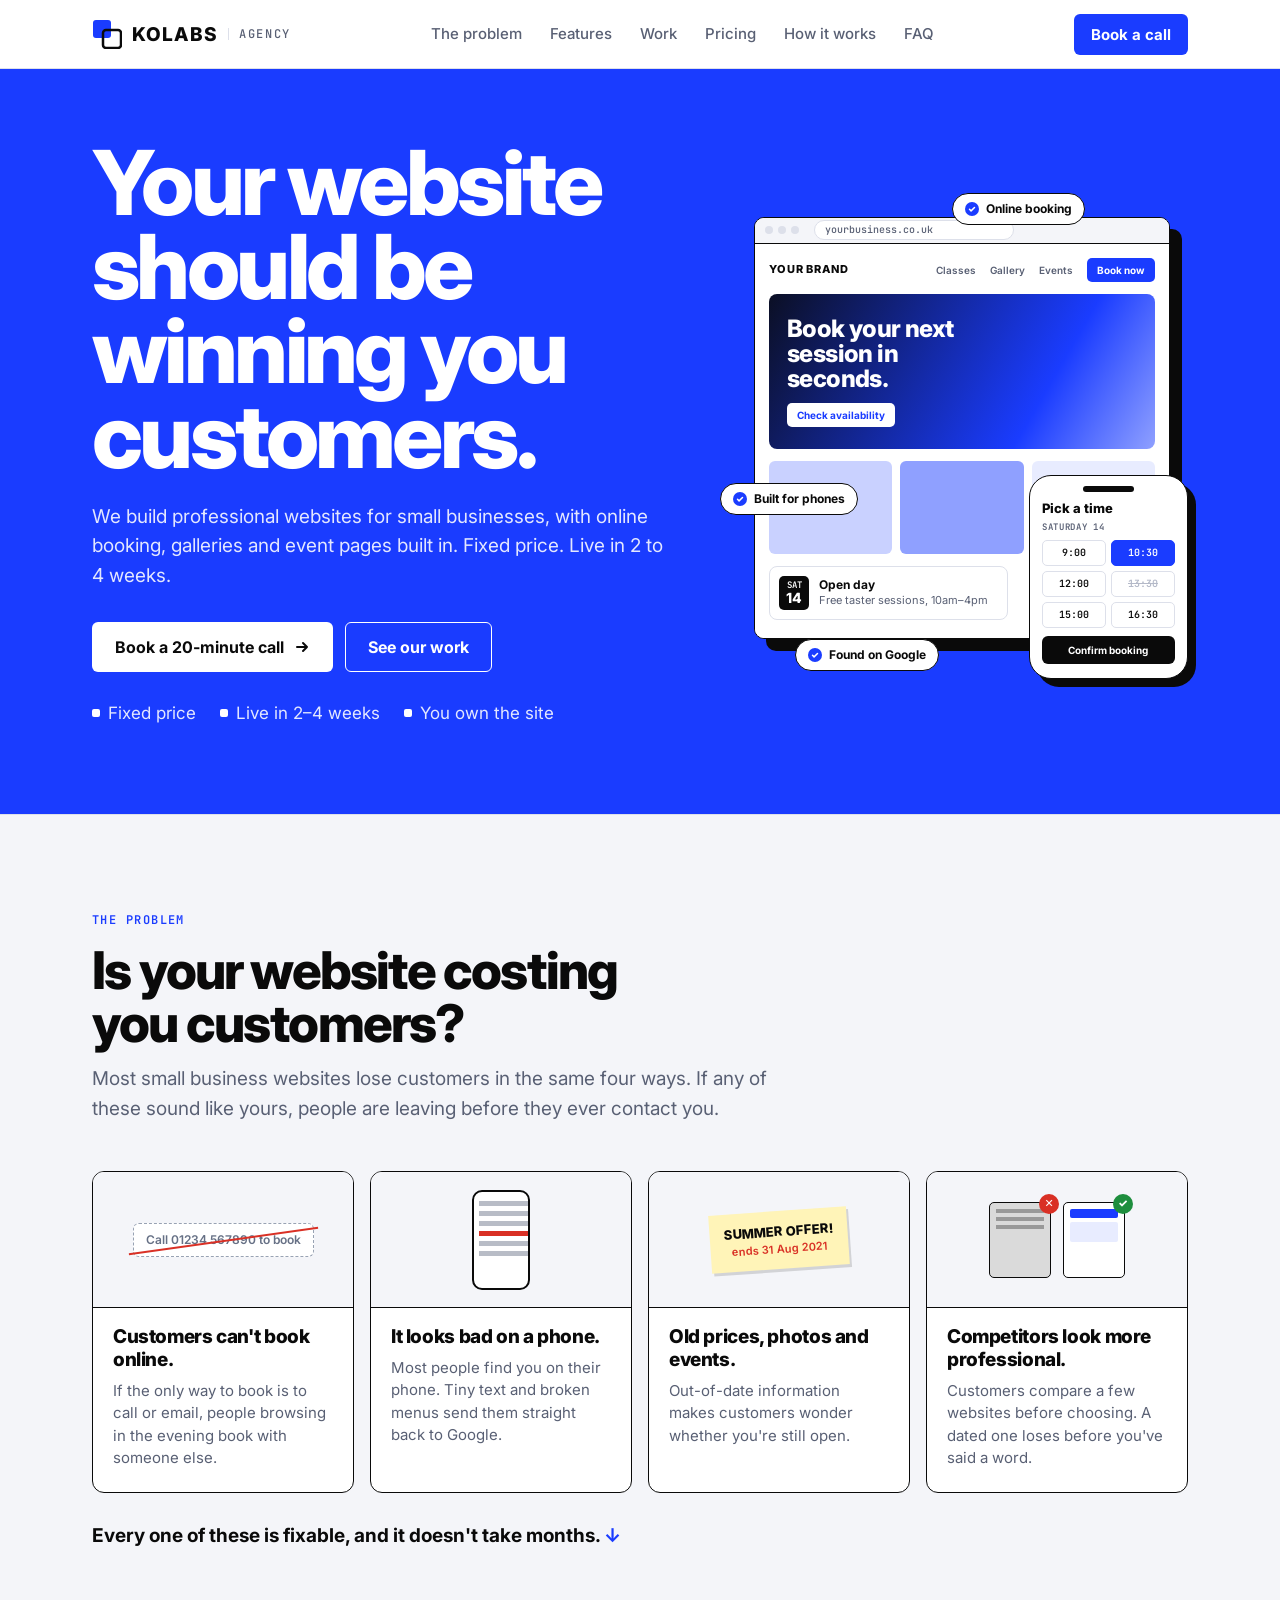
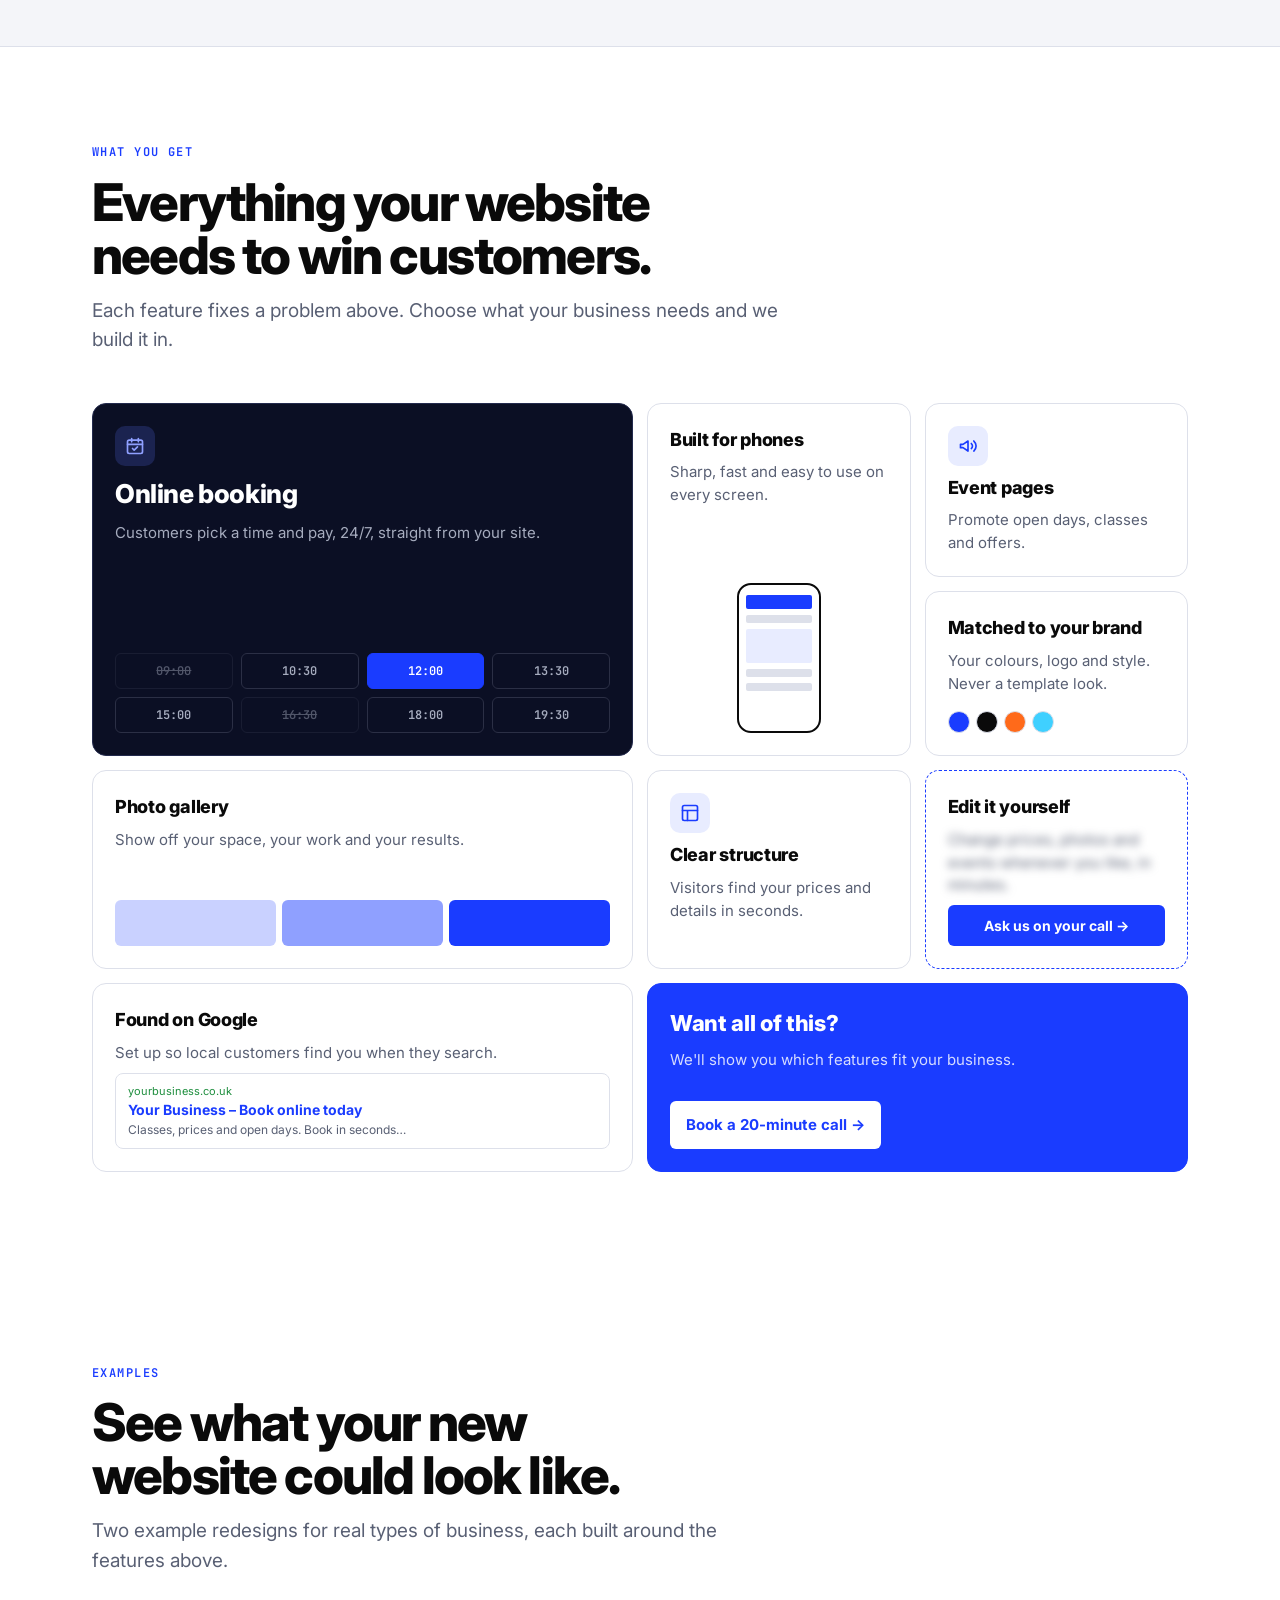
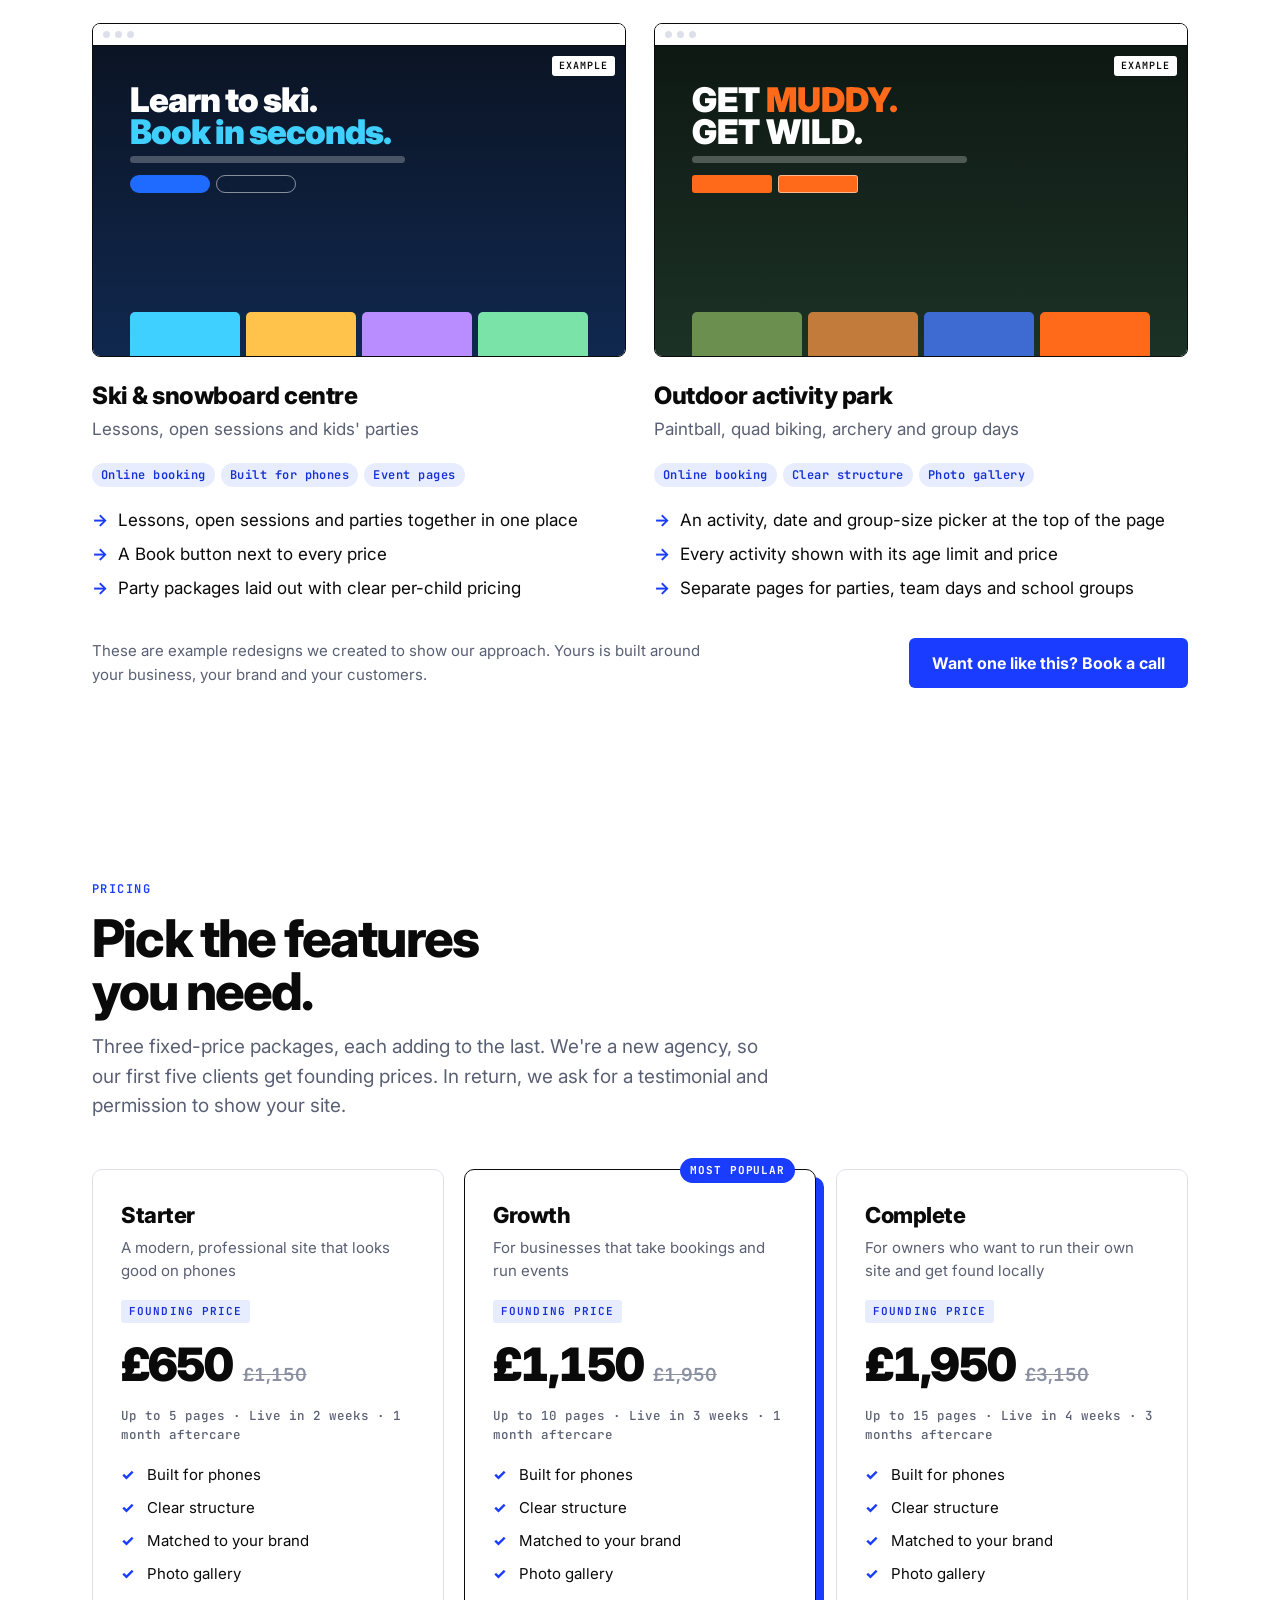
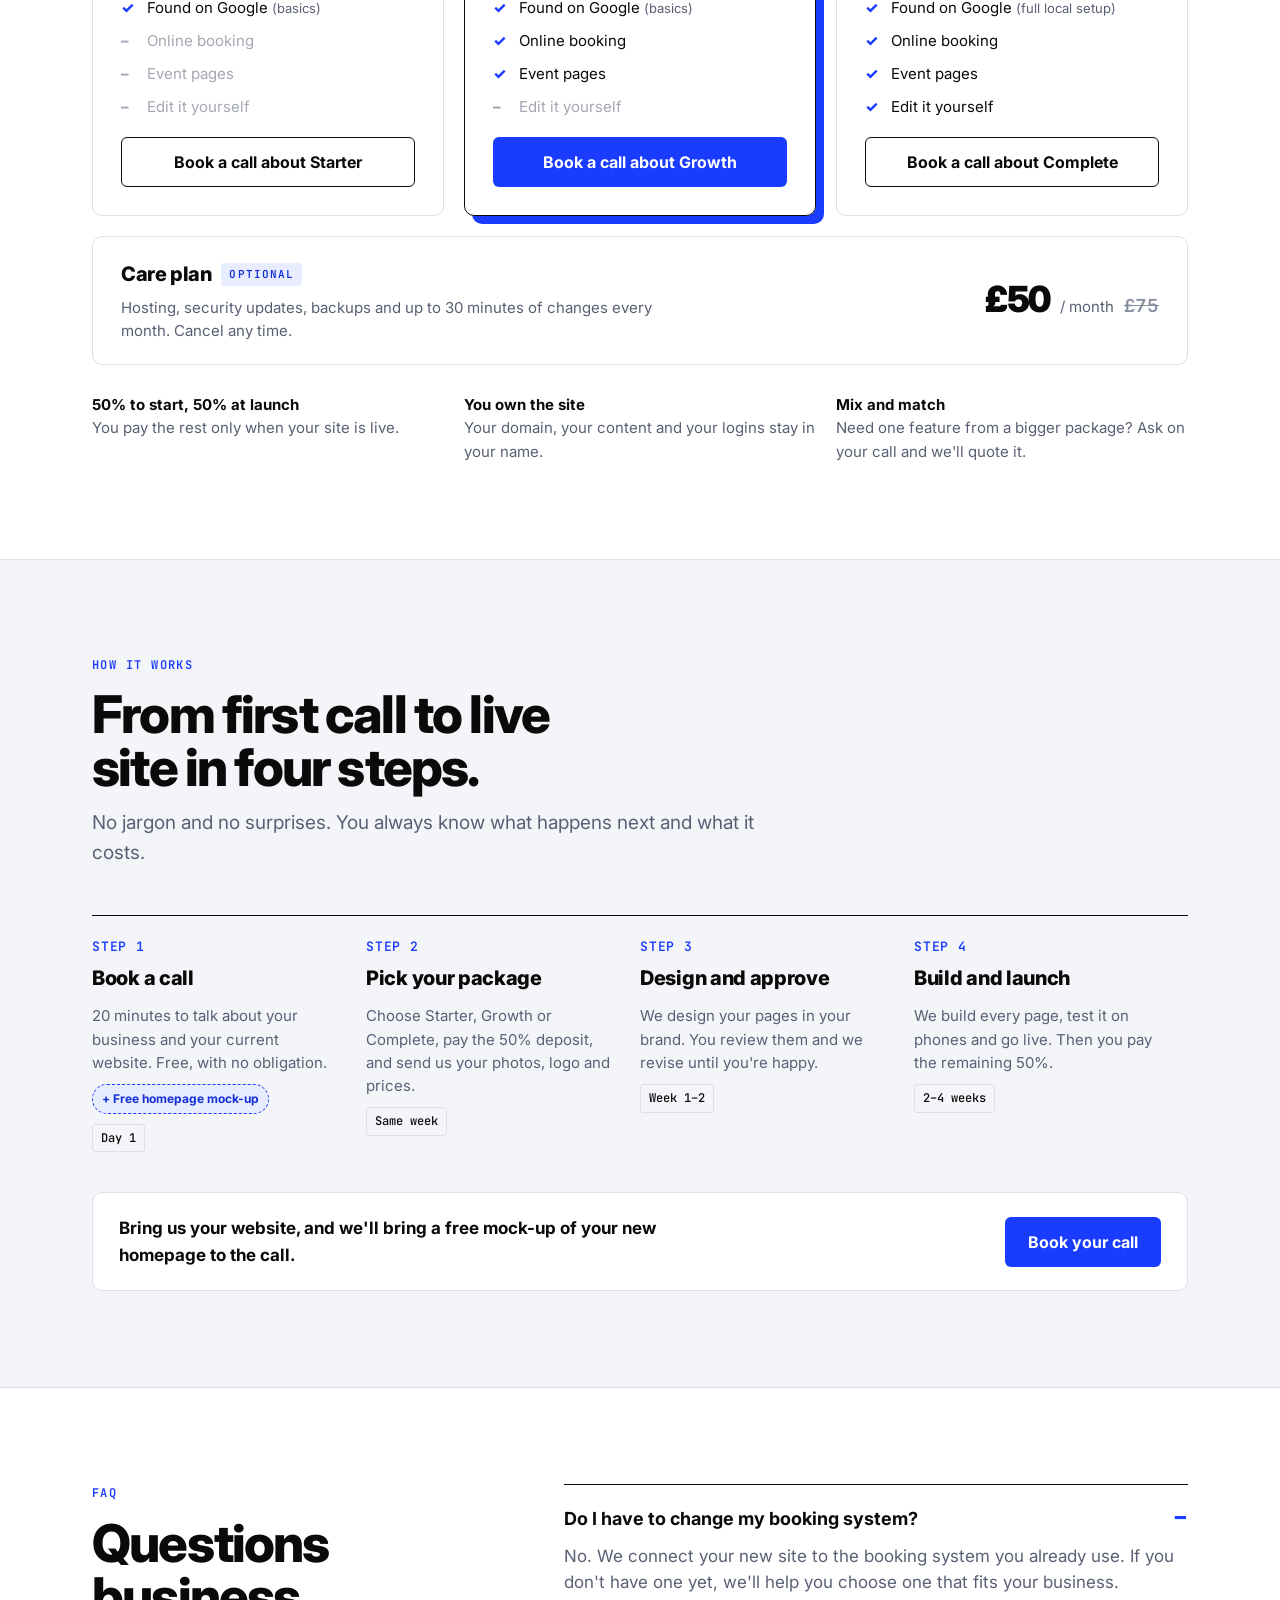
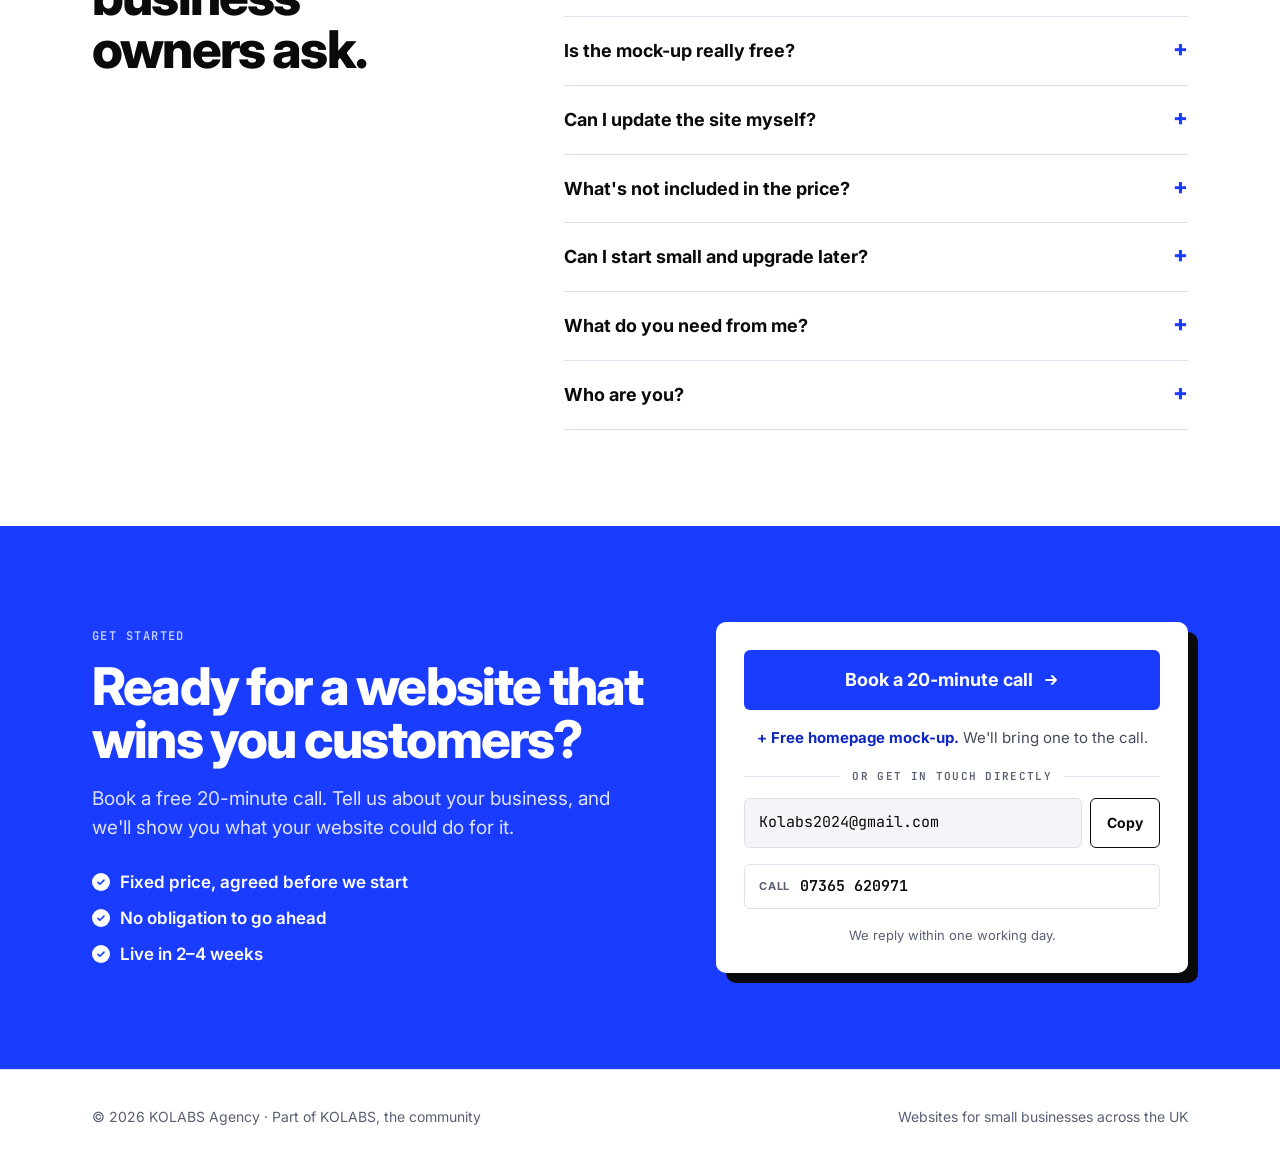
==== site/index.html @ 39a9a59b "Hero: blue block with laptop and phone picture" ====
<!DOCTYPE html>
<html lang="en-GB">
<head>
<meta charset="utf-8">
<meta name="viewport" content="width=device-width, initial-scale=1">
<title>KOLABS Agency | Websites for UK activity venues</title>
<meta name="description" content="KOLABS Agency redesigns websites for ski slopes, paintball sites, climbing walls and other UK activity venues so customers can find a price and book on their phone.">
<meta property="og:title" content="KOLABS Agency">
<meta property="og:description" content="Websites that fill your sessions. Booking-focused websites for UK activity venues.">
<meta property="og:type" content="website">
<meta name="theme-color" content="#1A3CFF">
<link rel="icon" href="data:image/svg+xml,%3Csvg xmlns='http://www.w3.org/2000/svg' viewBox='0 0 30 30'%3E%3Crect x='1' y='1' width='18' height='18' rx='3' fill='%231A3CFF'/%3E%3Crect x='11' y='11' width='18' height='18' rx='3' fill='none' stroke='%230A0A0A' stroke-width='2.5'/%3E%3C/svg%3E">
<link rel="preconnect" href="https://fonts.googleapis.com">
<link rel="preconnect" href="https://fonts.gstatic.com" crossorigin>
<link href="https://fonts.googleapis.com/css2?family=Inter:wght@400;500;600;700;800;900&family=JetBrains+Mono:wght@400;500;600&display=swap" rel="stylesheet">
<style>
/* base reset */
html{-webkit-text-size-adjust:100%}
body{margin:0}
img{max-width:100%}
[hidden]{display:none!important}

/* Layout: a Swiss grid, left-aligned; the hero's thesis is a booking grid filling up. */
:root{
  --blue:#1A3CFF; --blue-ink:#1430D6; --blue-soft:#E8ECFF;
  --ink:#0A0A0A; --bg:#FFFFFF; --paper:#F4F5F9; --line:#DDE0EA;
  --muted:#596074; --on-blue:#FFFFFF;
  --strike:#8A90A2;
  --f-display:"Inter",system-ui,-apple-system,"Segoe UI",sans-serif;
  --f-body:"Inter",system-ui,-apple-system,"Segoe UI",sans-serif;
  --f-mono:"JetBrains Mono",ui-monospace,"SFMono-Regular",Menlo,monospace;
}
@media (prefers-color-scheme: dark){
  :root:not([data-theme="light"]){
    --blue:#4D68FF; --blue-ink:#7B8FFF; --blue-soft:#141B3D;
    --ink:#F2F3F7; --bg:#0A0A0A; --paper:#121318; --line:#262833;
    --muted:#9AA0B4; --on-blue:#FFFFFF;
    --strike:#6C7186; color-scheme:dark;
  }
}
:root[data-theme="dark"]{
  --blue:#4D68FF; --blue-ink:#7B8FFF; --blue-soft:#141B3D;
  --ink:#F2F3F7; --bg:#0A0A0A; --paper:#121318; --line:#262833;
  --muted:#9AA0B4; --on-blue:#FFFFFF;
  --strike:#6C7186; color-scheme:dark;
}

*{box-sizing:border-box}
body{background:var(--bg);color:var(--ink);font-family:var(--f-body);font-size:17px;line-height:1.55;-webkit-font-smoothing:antialiased}
h1,h2,h3,p,ul,ol,dl,dd{margin:0}
a{color:inherit}
:focus-visible{outline:2px solid var(--blue);outline-offset:3px;border-radius:4px}
.wrap{max-width:1160px;margin:0 auto;padding-left:max(16px,env(safe-area-inset-left,0px));padding-right:max(16px,env(safe-area-inset-right,0px))}
@media (min-width:700px){.wrap{padding-left:max(32px,env(safe-area-inset-left,0px));padding-right:max(32px,env(safe-area-inset-right,0px))}}
.label{font-family:var(--f-mono);font-size:12px;font-weight:600;letter-spacing:.12em;text-transform:uppercase;color:var(--blue)}
h2{font-family:var(--f-display);font-weight:800;font-size:clamp(32px,4.4vw,52px);line-height:1.02;letter-spacing:-.035em;text-wrap:balance;max-width:16ch}
.lede{color:var(--muted);font-size:19px;max-width:58ch}
section{padding-block:96px}
.sec-head{display:grid;gap:14px;margin-bottom:48px}

/* buttons */
.btn{display:inline-flex;align-items:center;gap:10px;font:700 16px/1 var(--f-body);text-decoration:none;padding:16px 22px;border-radius:6px;border:1.5px solid transparent;cursor:pointer;transition:background .15s,transform .15s}
.btn-primary{background:var(--blue);color:var(--on-blue)}
.btn-primary:hover{background:var(--blue-ink)}
.btn-ghost{border-color:var(--ink);color:var(--ink);background:transparent}
.btn-ghost:hover{background:var(--paper)}
.btn svg{width:16px;height:16px}

/* nav */
header.nav{position:sticky;top:env(safe-area-inset-top,0px);z-index:30;background:var(--bg);border-bottom:1px solid var(--line)}
.nav .wrap{display:flex;align-items:center;justify-content:space-between;gap:20px;height:68px}
.brand{display:flex;align-items:center;gap:10px;text-decoration:none}
.brand b{font:800 19px/1 var(--f-display);letter-spacing:.06em}
.brand span{font:500 12px/1 var(--f-mono);letter-spacing:.14em;text-transform:uppercase;color:var(--muted);padding-left:10px;border-left:1px solid var(--line)}
.nav nav{display:flex;gap:28px;font-size:15px;font-weight:500}
.nav nav a{text-decoration:none;color:var(--muted)}
.nav nav a:hover{color:var(--ink)}
.nav .btn{padding:12px 16px;font-size:15px}
@media (max-width:900px){.nav nav{display:none}}
@media (max-width:480px){.brand span{display:none}.nav .btn{padding:11px 13px;font-size:14px}}

/* hero */
.hero{padding-block:72px 88px;background:#1A3CFF;color:#FFFFFF}
.hero .wrap{display:grid;grid-template-columns:1.1fr .9fr;gap:56px;align-items:center}
.hero h1{font-family:var(--f-display);font-weight:800;font-size:clamp(44px,7vw,92px);line-height:.94;letter-spacing:-.04em;text-wrap:balance}
.hero .lede{margin-top:24px;color:rgba(255,255,255,.88)}
.hero .ctas{display:flex;flex-wrap:wrap;gap:12px;margin-top:32px}
.hero .btn-primary{background:#FFFFFF;color:#0A0A0A}
.hero .btn-primary:hover{background:#E8ECFF}
.hero .btn-ghost{border-color:#FFFFFF;color:#FFFFFF}
.hero .btn-ghost:hover{background:rgba(255,255,255,.1)}
.facts{display:flex;flex-wrap:wrap;gap:8px 24px;margin-top:28px;padding:0;list-style:none;color:rgba(255,255,255,.88)}
.facts li{display:flex;align-items:center;gap:8px}
.facts li::before{content:"";width:8px;height:8px;background:#FFFFFF;border-radius:2px}
.hero > .wrap > div{min-width:0}

@media (max-width:920px){.hero .wrap{grid-template-columns:1fr}.show{max-width:560px}}

/* work */
.work-grid{display:grid;grid-template-columns:1fr 1fr;gap:28px}
.case{display:grid;gap:20px;min-width:0}
.shot{aspect-ratio:16/10;max-width:100%;border-radius:8px;overflow:hidden;border:1.5px solid var(--ink);position:relative;display:flex;flex-direction:column}
.shot .bar{height:22px;display:flex;align-items:center;gap:5px;padding-inline:10px;border-bottom:1.5px solid var(--ink);background:var(--bg)}
.shot .bar i{width:7px;height:7px;border-radius:50%;background:var(--line)}
.shot .scr{flex:1;padding:7% 7% 0;display:flex;flex-direction:column;gap:8px}
/* client palettes stay literal: they are those venues' colours, shown as screenshots */
.shot.hx .scr{background:linear-gradient(180deg,#0b1424,#10284f)}
.shot.wp .scr{background:linear-gradient(180deg,#0e1813,#1c3226)}
.mini-h{font-weight:900;line-height:.95;letter-spacing:-.03em;font-size:clamp(20px,3vw,34px);color:#fff}
.hx .mini-h span{color:#3fd0ff}
.wp .mini-h{font-family:"Arial Narrow",var(--f-display);text-transform:uppercase;letter-spacing:0}
.wp .mini-h span{color:#ff6a1a}
.mini-p{height:7px;width:60%;border-radius:4px;background:rgba(255,255,255,.25)}
.mini-btns{display:flex;gap:6px;margin-top:4px}
.mini-btns b{height:18px;width:80px;border-radius:99px;background:#1f6bff}
.wp .mini-btns b{background:#ff6a1a;border-radius:3px}
.mini-btns b+b{background:transparent;border:1.5px solid rgba(255,255,255,.5)}
.mini-cards{margin-top:auto;display:grid;grid-template-columns:repeat(4,1fr);gap:6px;padding-top:12px}
.mini-cards i{height:44px;border-radius:5px 5px 0 0}
.hx .mini-cards i:nth-child(1){background:#3fd0ff}.hx .mini-cards i:nth-child(2){background:#ffc24b}.hx .mini-cards i:nth-child(3){background:#b98cff}.hx .mini-cards i:nth-child(4){background:#7ae3a7}
.wp .mini-cards i:nth-child(1){background:#6b8f4e}.wp .mini-cards i:nth-child(2){background:#c27b3a}.wp .mini-cards i:nth-child(3){background:#3e6bd1}.wp .mini-cards i:nth-child(4){background:#ff6a1a}
.tag{position:absolute;top:32px;right:10px;font:600 10px/1 var(--f-mono);letter-spacing:.1em;text-transform:uppercase;background:#fff;color:#0A0A0A;padding:5px 7px;border-radius:3px}
.case h3{font-size:24px;font-weight:800;letter-spacing:-.02em}
.case .where{color:var(--muted);margin-top:2px}
.case ul{display:grid;gap:8px;padding:0;list-style:none}
.case li{display:grid;grid-template-columns:18px 1fr;gap:8px}
.case li::before{content:"→";color:var(--blue);font-weight:700}
.note{margin-top:32px;color:var(--muted);font-size:15px;max-width:70ch}
@media (max-width:820px){.work-grid{grid-template-columns:1fr}}

/* leaks */
.leaks{background:var(--paper);border-block:1px solid var(--line)}

/* pricing */
.plans{display:grid;grid-template-columns:repeat(3,1fr);gap:20px;align-items:start}
.plan{border:1.5px solid var(--line);border-radius:10px;padding:28px;display:grid;gap:18px;min-width:0}
.plan.main{border-color:var(--ink);box-shadow:8px 8px 0 var(--blue)}
.plan h3{font-size:22px;font-weight:800;letter-spacing:-.02em}
.plan .for{color:var(--muted);font-size:15px;margin-top:4px}
.price{display:flex;align-items:baseline;flex-wrap:wrap;gap:4px 10px;font-variant-numeric:tabular-nums}
.price b{font-size:46px;font-weight:900;letter-spacing:-.04em;line-height:1}
.price s{color:var(--strike);font-size:18px;font-weight:600}
.price small{color:var(--muted);font-size:15px}
.badge{justify-self:start;font:600 11px/1 var(--f-mono);letter-spacing:.1em;text-transform:uppercase;background:var(--blue-soft);color:var(--blue-ink);padding:6px 8px;border-radius:3px}
.plan ul{display:grid;gap:10px;padding:0;list-style:none;font-size:15px}
.plan li{display:grid;grid-template-columns:18px 1fr;gap:8px}
.plan li::before{content:"";width:10px;height:10px;margin-top:6px;background:var(--blue);border-radius:2px}
.plan .btn{justify-content:center}
.terms{margin-top:28px;display:grid;grid-template-columns:repeat(3,1fr);gap:20px;color:var(--muted);font-size:15px}
.terms b{display:block;color:var(--ink)}
@media (max-width:900px){.plans,.terms{grid-template-columns:1fr}}

/* process */
.steps{list-style:none;padding:0;display:grid;grid-template-columns:repeat(4,1fr);gap:0;border-top:1.5px solid var(--ink)}
.steps li{padding:24px 24px 0 0;display:grid;gap:10px;align-content:start;min-width:0}
.steps .n{font:600 13px/1 var(--f-mono);color:var(--blue);letter-spacing:.06em}
.steps h3{font-size:20px;font-weight:800;letter-spacing:-.015em}
.steps p{color:var(--muted);font-size:15px}
.steps .when{font:500 12px/1.4 var(--f-mono);color:var(--ink);background:var(--paper);border:1px solid var(--line);justify-self:start;padding:5px 8px;border-radius:3px}
@media (max-width:900px){.steps{grid-template-columns:1fr 1fr;row-gap:28px}}
@media (max-width:520px){.steps{grid-template-columns:1fr}}

/* faq */
.faq .wrap{display:grid;grid-template-columns:.8fr 1.2fr;gap:56px;align-items:start}
.faq .sec-head{align-content:start}
.faq details{border-bottom:1px solid var(--line);padding-block:20px}
.faq details:first-child{border-top:1.5px solid var(--ink)}
.faq summary{cursor:pointer;list-style:none;font-weight:700;font-size:18px;display:flex;justify-content:space-between;gap:16px}
.faq summary::-webkit-details-marker{display:none}
.faq summary::after{content:"+";color:var(--blue);font-weight:800;font-size:22px;line-height:1}
.faq details[open] summary::after{content:"−"}
.faq details p{color:var(--muted);margin-top:10px;max-width:60ch}
@media (max-width:820px){.faq .wrap{grid-template-columns:1fr;gap:28px}}

/* contact */
.contact{background:#1A3CFF;color:#FFFFFF}
.contact .wrap{display:grid;grid-template-columns:1.1fr .9fr;gap:48px;align-items:center}
.contact h2{color:var(--on-blue);max-width:16ch}
.contact .lede{color:rgba(255,255,255,.85);max-width:46ch}
.contact .label{color:rgba(255,255,255,.75)}
.assure{list-style:none;padding:0;margin-top:26px;display:grid;gap:10px;font-weight:600}
.assure li{display:flex;gap:10px;align-items:center}
.assure li::before{content:"";flex:none;width:18px;height:18px;border-radius:50%;background:#fff url("data:image/svg+xml,%3Csvg xmlns='http://www.w3.org/2000/svg' viewBox='0 0 16 16'%3E%3Cpath d='M4 8.5l2.5 2.5L12 5.5' fill='none' stroke='%231A3CFF' stroke-width='2.2' stroke-linecap='round' stroke-linejoin='round'/%3E%3C/svg%3E") center/12px no-repeat}
.card{background:#FFFFFF;color:#0A0A0A;border-radius:10px;padding:28px;display:grid;gap:16px;min-width:0;box-shadow:10px 10px 0 #0A0A0A}
.card .btn-primary{background:#1A3CFF;color:#fff;justify-content:center}
.card .btn-primary:hover{background:#0F27C2}
.btn-lg{padding:20px 24px;font-size:18px}
.card-bonus{font-size:15px;color:#444a5c;text-align:center}
.card-bonus b{color:#0F27C2}
.or{display:flex;align-items:center;gap:12px;font:600 11px/1 var(--f-mono);letter-spacing:.12em;text-transform:uppercase;color:#596074;margin-top:6px}
.or::before,.or::after{content:"";flex:1;height:1px;background:#DDE0EA}
.copyrow{display:flex;gap:8px;align-items:stretch;flex-wrap:wrap}
.copyrow code{flex:1;min-width:0;font-family:var(--f-mono);font-size:15px;background:#F4F5F9;border:1px solid #DDE0EA;padding:12px 14px;border-radius:6px;overflow-wrap:anywhere;user-select:all}
.copyrow button{font:700 14px/1 var(--f-body);padding:0 16px;border-radius:6px;border:1.5px solid #0A0A0A;background:#fff;color:#0A0A0A;cursor:pointer;min-height:44px}
.copyrow button:hover{background:#F4F5F9}
.phone{font:600 15px/1 var(--f-mono);color:#0A0A0A;text-decoration:none;border:1px solid #DDE0EA;border-radius:6px;padding:14px;display:flex;align-items:center;gap:10px;min-height:44px}
.phone::before{content:"Call";font:700 11px/1 var(--f-body);letter-spacing:.06em;text-transform:uppercase;color:#596074}
.phone:hover{background:#F4F5F9}
.card small{color:#596074;font-size:13px;text-align:center}
@media (max-width:860px){.contact .wrap{grid-template-columns:1fr;gap:36px}.card{box-shadow:6px 6px 0 #0A0A0A}}
@media (max-width:420px){.card{padding:22px}.copyrow code{font-size:14px;overflow-wrap:normal;white-space:nowrap}}
@media (max-width:360px){.btn-lg{font-size:16px;padding:18px 14px}.copyrow code{flex-basis:100%;text-align:center}.copyrow button{flex:1}}

footer{padding-block:36px;border-top:1px solid var(--line);color:var(--muted);font-size:14px}
footer .wrap{display:flex;justify-content:space-between;gap:16px;flex-wrap:wrap}
footer a{color:var(--muted)}

/* hero picture: laptop + phone (drawn colours stay literal so it looks the same in dark mode) */
.show{position:relative;padding:28px 18px 40px 34px}
.lap{border:1.5px solid #0A0A0A;border-radius:10px;overflow:hidden;background:#fff;box-shadow:12px 12px 0 #0A0A0A}
.lap-bar{height:26px;display:flex;align-items:center;gap:5px;padding-inline:10px;border-bottom:1.5px solid #0A0A0A;background:#F4F5F9}
.lap-bar i{width:8px;height:8px;border-radius:50%;background:#DDE0EA}
.lap-bar span{margin-left:10px;flex:1;max-width:200px;font:500 10px/1 var(--f-mono);color:#596074;background:#fff;border:1px solid #DDE0EA;border-radius:99px;padding:4px 10px;white-space:nowrap;overflow:hidden}
.lap-scr{padding:14px 14px 18px;display:grid;gap:12px;color:#0A0A0A;background:#fff}
.s-nav{display:flex;align-items:center;gap:14px;font:600 10px/1 var(--f-body);color:#596074}
.s-nav b{font:800 11px/1 var(--f-display);letter-spacing:.08em;color:#0A0A0A;margin-right:auto}
.s-nav em,.s-hero em{font-style:normal;background:#1A3CFF;color:#fff;font:700 10px/1 var(--f-body);padding:7px 10px;border-radius:5px}
.s-hero{display:grid;gap:12px;justify-items:start;border-radius:8px;padding:22px 18px;color:#fff;background:linear-gradient(120deg,#0B0F24 0%,#1A3CFF 70%,#8FA0FF 100%)}
.s-hero strong{font:800 clamp(17px,1.9vw,24px)/1.05 var(--f-display);letter-spacing:-.025em;max-width:13ch}
.s-hero em{background:#fff;color:#1A3CFF}
.s-row{display:grid;grid-template-columns:repeat(3,1fr);gap:8px}
.s-row i{aspect-ratio:4/3;border-radius:6px;background:#C9D1FF}
.s-row i:nth-child(2){background:#8FA0FF}.s-row i:nth-child(3){background:#E8ECFF}
.s-ev{display:flex;gap:10px;align-items:center;border:1px solid #DDE0EA;border-radius:8px;padding:9px;font-size:11px;line-height:1.35;color:#596074;max-width:62%}
.s-ev b{display:block;color:#0A0A0A;font-size:12px}
.s-date{background:#0A0A0A;color:#fff;border-radius:5px;padding:5px 7px;text-align:center;font:600 9px/1.1 var(--f-mono)}
.s-date b{color:#fff;font:800 14px/1 var(--f-display)}
.ph{position:absolute;right:0;bottom:0;width:34%;max-width:170px;border:1.5px solid #0A0A0A;border-radius:22px;background:#fff;padding:8px;box-shadow:8px 8px 0 #0A0A0A}
.ph-notch{width:36%;height:6px;border-radius:9px;background:#0A0A0A;margin:2px auto 8px}
.ph-scr{display:grid;gap:8px;color:#0A0A0A;padding:2px 4px 6px}
.ph-t{font:800 13px/1 var(--f-display)}
.ph-day{font:600 9px/1 var(--f-mono);letter-spacing:.08em;text-transform:uppercase;color:#596074}
.ph-slots{display:grid;grid-template-columns:1fr 1fr;gap:5px}
.ph-slots i{font:600 10px/1 var(--f-mono);font-style:normal;text-align:center;padding:7px 0;border:1px solid #DDE0EA;border-radius:5px}
.ph-slots i.on{background:#1A3CFF;border-color:#1A3CFF;color:#fff}
.ph-slots i.x{color:#B4B9C8;text-decoration:line-through}
.ph-go{font-style:normal;text-align:center;background:#0A0A0A;color:#fff;font:700 10px/1 var(--f-body);padding:9px 0;border-radius:6px}
.chip{position:absolute;display:flex;align-items:center;gap:7px;font:700 12px/1 var(--f-body);background:#fff;color:#0A0A0A;border:1.5px solid #0A0A0A;border-radius:99px;padding:8px 12px;white-space:nowrap}
.chip::before{content:"";width:14px;height:14px;border-radius:50%;background:#1A3CFF url("data:image/svg+xml,%3Csvg xmlns='http://www.w3.org/2000/svg' viewBox='0 0 16 16'%3E%3Cpath d='M4 8.5l2.5 2.5L12 5.5' fill='none' stroke='white' stroke-width='2.4' stroke-linecap='round' stroke-linejoin='round'/%3E%3C/svg%3E") center/10px no-repeat}
.c1{top:4px;right:22%}.c2{top:60%;left:0}.c3{bottom:8px;left:16%}
@media (max-width:520px){.show{padding:22px 6px 34px 10px}.ph{width:40%}.chip{font-size:11px;padding:7px 10px}.c2{display:none}.c1{right:auto;left:30%}.c3{left:2%}.s-nav span{display:none}.s-ev{max-width:58%}}

/* section 2: the problem (illustrated cards) */
.probs{display:grid;grid-template-columns:repeat(4,1fr);gap:16px}
.prob{background:var(--bg);border:1.5px solid var(--ink);border-radius:12px;overflow:hidden;display:flex;flex-direction:column;min-width:0}
.prob-vis{height:136px;background:var(--paper);border-bottom:1.5px solid var(--ink);display:grid;place-items:center;padding:12px}
.prob-txt{padding:18px 20px 22px;display:grid;gap:8px}
.prob h3{margin:0;font-size:19px;font-weight:800;letter-spacing:-.02em;line-height:1.2}
.prob p{color:var(--muted);font-size:15px;line-height:1.5}
.probs-next{margin-top:28px;font-weight:700;font-size:19px}
.probs-next::after{content:" \2193";color:var(--blue)}
/* the little pictures show "bad website" details, so their colours stay literal */
.pv-call{position:relative;font:600 12px/1 var(--f-body);color:#667085;background:#fff;border:1.5px dashed #98A2B3;border-radius:6px;padding:10px 12px;white-space:nowrap}
.pv-call::after{content:"";position:absolute;left:-6px;right:-6px;top:50%;height:2px;background:#D93025;transform:rotate(-8deg)}
.pv-phone{width:58px;height:100px;border:2px solid var(--ink);border-radius:10px;background:#fff;overflow:hidden;padding:9px 5px}
.pv-phone i{display:block;height:5px;background:#B8BCC6;margin-bottom:5px;width:150%}
.pv-phone i:nth-child(2){width:120%}
.pv-phone i:nth-child(4){width:175%;background:#D93025}
.pv-note{background:#FFF4B8;color:#0A0A0A;padding:12px 14px;transform:rotate(-4deg);font:800 13px/1.25 var(--f-body);text-align:center;box-shadow:2px 3px 0 rgba(0,0,0,.14)}
.pv-note small{display:block;margin-top:4px;color:#D93025;font-weight:600;font-size:11px}
.pv-vs{display:flex;gap:12px;align-items:end}
.pv-site{position:relative;width:62px;height:76px;border:1.5px solid var(--ink);border-radius:5px;background:#fff;padding:6px;display:grid;gap:4px;align-content:start}
.pv-old{background:#DADADA}
.pv-old i{height:4px;background:#999}
.pv-new i{height:9px;border-radius:2px;background:#1A3CFF}
.pv-new i + i{height:20px;background:#E8ECFF}
.pv-badge{position:absolute;top:-9px;right:-9px;width:20px;height:20px;border-radius:50%;display:grid;place-items:center;color:#fff;font:800 11px/1 var(--f-body)}
.pv-no{background:#D93025}
.pv-yes{background:#1E8E3E}
@media (max-width:1000px){.probs{grid-template-columns:repeat(2,1fr)}}
@media (max-width:560px){.probs{grid-template-columns:1fr}}

/* section 3: what you get (bento grid) */
.bento{display:grid;grid-template-columns:repeat(4,1fr);grid-auto-rows:minmax(150px,auto);gap:14px}
.b-tile{background:var(--bg);border:1px solid var(--line);border-radius:14px;padding:22px;display:flex;flex-direction:column;gap:8px;min-width:0;overflow:hidden}
.b-tile h3{margin:0;font-size:18px;font-weight:800;letter-spacing:-.015em}
.b-tile p{color:var(--muted);font-size:15px;line-height:1.5}
.b-wide{grid-column:span 2}
.b-tall{grid-row:span 2}
.b-ic{width:40px;height:40px;border-radius:10px;background:var(--blue-soft);color:var(--blue);display:grid;place-items:center;flex:none}
.b-ic svg{width:20px;height:20px;fill:none;stroke:currentColor;stroke-width:2;stroke-linecap:round;stroke-linejoin:round}
/* the featured tile stays deep navy in both themes */
.b-feature{grid-column:span 2;grid-row:span 2;background:#0B0F24;border-color:#232A4D;color:#fff}
.b-feature h3{font-size:26px;color:#fff}
.b-feature p{color:#A6ACBE}
.b-feature .b-ic{background:#1B2350;color:#8FA0FF}
.b-slots{display:grid;grid-template-columns:repeat(4,1fr);gap:8px;margin-top:auto;padding-top:14px}
.b-slots span{font:600 12px/1 var(--f-mono);text-align:center;padding:11px 0;border-radius:6px;border:1px solid #2B2F45;color:#A6ACBE}
.b-slots .on{background:#1A3CFF;border-color:#1A3CFF;color:#fff}
.b-slots .x{text-decoration:line-through;opacity:.45}
.b-phone{margin:auto auto 0;width:84px;height:150px;border:2px solid var(--ink);border-radius:14px;background:#fff;padding:10px 7px;display:grid;gap:6px;align-content:start}
.b-phone i{height:8px;border-radius:2px;background:#DDE0EA}
.b-phone i:first-child{height:14px;background:#1A3CFF}
.b-phone i:nth-child(3){height:34px;background:#E8ECFF}
.b-swatches{display:flex;gap:6px;margin-top:auto;padding-top:8px}
.b-swatches i{width:22px;height:22px;border-radius:50%;border:1px solid var(--line)}
.b-swatches i:nth-child(1){background:#1A3CFF}.b-swatches i:nth-child(2){background:#0A0A0A}.b-swatches i:nth-child(3){background:#FF6A1A}.b-swatches i:nth-child(4){background:#3FD0FF}
.b-gallery{display:grid;grid-template-columns:repeat(3,1fr);gap:6px;margin-top:auto;padding-top:8px}
.b-gallery i{height:46px;border-radius:6px;background:#C9D1FF}
.b-gallery i:nth-child(2){background:#8FA0FF}.b-gallery i:nth-child(3){background:#1A3CFF}
.b-serp{margin-top:auto;border:1px solid var(--line);border-radius:8px;padding:10px 12px;display:grid;gap:2px;font-size:12px;line-height:1.35;color:var(--muted)}
.b-serp small{color:#1E8E3E;font-size:11px}
.b-serp b{color:var(--blue);font-size:14px}
.b-teaser{border:1.5px dashed var(--blue)}
.b-blur{filter:blur(4.5px);user-select:none}
.b-ask{margin-top:auto;text-align:center;background:var(--blue);color:var(--on-blue);font-weight:700;font-size:14px;text-decoration:none;padding:10px 12px;border-radius:6px}
.b-ask:hover{background:var(--blue-ink)}
.b-cta{background:var(--blue);border-color:var(--blue)}
.b-cta h3{font-size:22px;color:var(--on-blue)}
.b-cta p{color:rgba(255,255,255,.82)}
.b-cta-btn{margin-top:auto;align-self:flex-start;background:#fff;color:#1A3CFF;font-weight:700;font-size:15px;text-decoration:none;padding:12px 16px;border-radius:6px}
.b-cta-btn:hover{background:#E8ECFF}
@media (max-width:1000px){
  .bento{grid-template-columns:repeat(2,1fr)}
  .b-feature{grid-row:span 1}
}
@media (max-width:560px){
  .bento{grid-template-columns:1fr}
  .b-wide,.b-feature{grid-column:span 1}
  .b-tall{grid-row:span 1}
  .b-phone{margin-top:12px}
}

/* section 4: examples */
.case ul.chips{display:flex;flex-wrap:wrap;gap:6px}
.case ul.chips li{display:inline-block;font:600 12px/1 var(--f-mono);letter-spacing:.04em;color:var(--blue-ink);background:var(--blue-soft);padding:6px 9px;border-radius:999px}
.case ul.chips li::before{content:none}
.work-foot{margin-top:36px;display:flex;flex-wrap:wrap;align-items:center;justify-content:space-between;gap:16px 32px}
.work-foot .note{margin-top:0;flex:1 1 360px}

/* section 5: pricing */
.plan{position:relative}
.plan .pop{position:absolute;top:-12px;right:20px;background:var(--blue);color:var(--on-blue);font:700 11px/1 var(--f-mono);letter-spacing:.08em;text-transform:uppercase;padding:7px 10px;border-radius:999px}
.plan-meta{font:500 12.5px/1.5 var(--f-mono);color:var(--muted)}
.plan ul.feat-list li::before{content:"\2713";width:auto;height:auto;margin:0;background:none;color:var(--blue);font-weight:800}
.plan ul.feat-list li small{color:var(--muted);font-size:13px}
.plan ul.feat-list li.no{color:var(--muted);opacity:.55}
.plan ul.feat-list li.no::before{content:"\2013";color:var(--muted)}
.care{margin-top:20px;border:1.5px solid var(--line);border-radius:10px;padding:22px 28px;display:flex;flex-wrap:wrap;align-items:center;justify-content:space-between;gap:12px 32px}
.care h3{font-size:20px;font-weight:800;letter-spacing:-.02em;display:flex;align-items:center;gap:10px;margin:0}
.care p{color:var(--muted);font-size:15px;margin-top:6px;max-width:60ch}
.care .price b{font-size:36px}

/* pricing: collapsible feature lists on phones */
.plan-more-body{display:grid;gap:18px}
.plan-more > summary{display:none}
@media (max-width:900px){
  .plan-more > summary{display:flex;justify-content:space-between;align-items:center;cursor:pointer;list-style:none;font-weight:700;font-size:15px;color:var(--blue);padding-block:12px;border-top:1px solid var(--line);border-bottom:1px solid var(--line)}
  .plan-more > summary::-webkit-details-marker{display:none}
  .plan-more > summary::after{content:"";width:9px;height:9px;border-right:2px solid currentColor;border-bottom:2px solid currentColor;transform:rotate(45deg) translateY(-3px);transition:transform .2s}
  .plan-more[open] > summary::after{transform:rotate(225deg) translateY(-3px)}
  .plan-more[open] > .plan-more-body{padding-top:16px}
}
@media (prefers-reduced-motion:reduce){.plan-more > summary::after{transition:none}}

/* section 6: how it works */
.steps .bonus{justify-self:start;font:700 12px/1.3 var(--f-body);color:var(--blue-ink);background:var(--blue-soft);border:1px dashed var(--blue);padding:6px 9px;border-radius:999px}
.steps-cta{margin-top:40px;display:flex;flex-wrap:wrap;align-items:center;justify-content:space-between;gap:16px 32px;padding:22px 26px;background:var(--bg);border:1.5px solid var(--line);border-radius:10px}
.steps-cta p{max-width:52ch;font-size:17px}

/* section 7: faq links */
.faq details p a{color:var(--blue);font-weight:600}
</style>
</head>
<body>
<header class="nav">
  <div class="wrap">
    <a class="brand" href="#top" aria-label="KOLABS Agency home">
      <svg width="30" height="30" viewBox="0 0 30 30" aria-hidden="true"><rect x="1" y="1" width="18" height="18" rx="3" fill="var(--blue)"/><rect x="11" y="11" width="18" height="18" rx="3" fill="none" stroke="var(--ink)" stroke-width="2.5"/></svg>
      <b>KOLABS</b><span>Agency</span>
    </a>
    <nav aria-label="Sections">
      <a href="#fix">The problem</a>
      <a href="#features">Features</a>
      <a href="#work">Work</a>
      <a href="#pricing">Pricing</a>
      <a href="#process">How it works</a>
      <a href="#faq">FAQ</a>
    </nav>
    <a class="btn btn-primary" href="https://calendly.com/kolabs2024/30min" target="_blank" rel="noopener">Book a call</a>
  </div>
</header>

<main id="top">
  <section class="hero">
    <div class="wrap">
      <div>
        <h1>Your website should be winning you customers.</h1>
        <p class="lede">We build professional websites for small businesses, with online booking, galleries and event pages built in. Fixed price. Live in 2 to 4 weeks.</p>
        <div class="ctas">
          <a class="btn btn-primary" href="https://calendly.com/kolabs2024/30min" target="_blank" rel="noopener">Book a 20-minute call
            <svg viewBox="0 0 16 16" fill="none" aria-hidden="true"><path d="M3 8h10M9 4l4 4-4 4" stroke="currentColor" stroke-width="2" stroke-linecap="round" stroke-linejoin="round"/></svg></a>
          <a class="btn btn-ghost" href="#work">See our work</a>
        </div>
        <ul class="facts">
          <li>Fixed price</li>
          <li>Live in 2–4 weeks</li>
          <li>You own the site</li>
        </ul>
      </div>

      <div class="show" role="img" aria-label="Example of a modern small business website on a laptop and a phone, with online booking, a gallery and an events list">
        <div class="lap">
          <div class="lap-bar"><i></i><i></i><i></i><span>yourbusiness.co.uk</span></div>
          <div class="lap-scr">
            <div class="s-nav"><b>YOUR BRAND</b><span>Classes</span><span>Gallery</span><span>Events</span><em>Book now</em></div>
            <div class="s-hero"><strong>Book your next session in seconds.</strong><em>Check availability</em></div>
            <div class="s-row"><i></i><i></i><i></i></div>
            <div class="s-ev"><span class="s-date">SAT<b>14</b></span><span><b>Open day</b>Free taster sessions, 10am&ndash;4pm</span></div>
          </div>
        </div>
        <div class="ph">
          <div class="ph-notch"></div>
          <div class="ph-scr">
            <b class="ph-t">Pick a time</b>
            <span class="ph-day">Saturday 14</span>
            <div class="ph-slots"><i>9:00</i><i class="on">10:30</i><i>12:00</i><i class="x">13:30</i><i>15:00</i><i>16:30</i></div>
            <em class="ph-go">Confirm booking</em>
          </div>
        </div>
        <span class="chip c1">Online booking</span>
        <span class="chip c2">Built for phones</span>
        <span class="chip c3">Found on Google</span>
      </div>
    </div>
  </section>

  <section class="leaks" id="fix">
    <div class="wrap">
      <div class="sec-head">
        <p class="label">The problem</p>
        <h2>Is your website costing you customers?</h2>
        <p class="lede">Most small business websites lose customers in the same four ways. If any of these sound like yours, people are leaving before they ever contact you.</p>
      </div>
      <div class="probs">
        <article class="prob">
          <div class="prob-vis" aria-hidden="true"><span class="pv-call">Call 01234 567890 to book</span></div>
          <div class="prob-txt">
            <h3>Customers can't book online.</h3>
            <p>If the only way to book is to call or email, people browsing in the evening book with someone else.</p>
          </div>
        </article>
        <article class="prob">
          <div class="prob-vis" aria-hidden="true"><div class="pv-phone"><i></i><i></i><i></i><i></i><i></i><i></i></div></div>
          <div class="prob-txt">
            <h3>It looks bad on a phone.</h3>
            <p>Most people find you on their phone. Tiny text and broken menus send them straight back to Google.</p>
          </div>
        </article>
        <article class="prob">
          <div class="prob-vis" aria-hidden="true"><div class="pv-note">SUMMER OFFER!<small>ends 31 Aug 2021</small></div></div>
          <div class="prob-txt">
            <h3>Old prices, photos and events.</h3>
            <p>Out-of-date information makes customers wonder whether you're still open.</p>
          </div>
        </article>
        <article class="prob">
          <div class="prob-vis" aria-hidden="true">
            <div class="pv-vs">
              <div class="pv-site pv-old"><i></i><i></i><i></i><span class="pv-badge pv-no">&#10005;</span></div>
              <div class="pv-site pv-new"><i></i><i></i><span class="pv-badge pv-yes">&#10003;</span></div>
            </div>
          </div>
          <div class="prob-txt">
            <h3>Competitors look more professional.</h3>
            <p>Customers compare a few websites before choosing. A dated one loses before you've said a word.</p>
          </div>
        </article>
      </div>
      <p class="probs-next">Every one of these is fixable, and it doesn't take months.</p>
    </div>
  </section>

  <section id="features">
    <div class="wrap">
      <div class="sec-head">
        <p class="label">What you get</p>
        <h2>Everything your website needs to win customers.</h2>
        <p class="lede">Each feature fixes a problem above. Choose what your business needs and we build it in.</p>
      </div>
      <div class="bento">
        <article class="b-tile b-feature">
          <span class="b-ic" aria-hidden="true"><svg viewBox="0 0 24 24"><rect x="3" y="5" width="18" height="16" rx="2"/><path d="M3 10h18M8 3v4M16 3v4M9 15l2 2 4-4"/></svg></span>
          <h3>Online booking</h3>
          <p>Customers pick a time and pay, 24/7, straight from your site.</p>
          <div class="b-slots" aria-hidden="true"><span class="x">09:00</span><span>10:30</span><span class="on">12:00</span><span>13:30</span><span>15:00</span><span class="x">16:30</span><span>18:00</span><span>19:30</span></div>
        </article>
        <article class="b-tile b-tall">
          <h3>Built for phones</h3>
          <p>Sharp, fast and easy to use on every screen.</p>
          <div class="b-phone" aria-hidden="true"><i></i><i></i><i></i><i></i><i></i></div>
        </article>
        <article class="b-tile">
          <span class="b-ic" aria-hidden="true"><svg viewBox="0 0 24 24"><path d="M3 10v4h3l6 4V6L6 10H3z"/><path d="M16 9a4 4 0 0 1 0 6M19 6a8 8 0 0 1 0 12"/></svg></span>
          <h3>Event pages</h3>
          <p>Promote open days, classes and offers.</p>
        </article>
        <article class="b-tile">
          <h3>Matched to your brand</h3>
          <p>Your colours, logo and style. Never a template look.</p>
          <div class="b-swatches" aria-hidden="true"><i></i><i></i><i></i><i></i></div>
        </article>
        <article class="b-tile b-wide">
          <h3>Photo gallery</h3>
          <p>Show off your space, your work and your results.</p>
          <div class="b-gallery" aria-hidden="true"><i></i><i></i><i></i></div>
        </article>
        <article class="b-tile">
          <span class="b-ic" aria-hidden="true"><svg viewBox="0 0 24 24"><rect x="3" y="3" width="18" height="18" rx="2"/><path d="M3 9h18M9 9v12"/></svg></span>
          <h3>Clear structure</h3>
          <p>Visitors find your prices and details in seconds.</p>
        </article>
        <article class="b-tile b-teaser">
          <h3>Edit it yourself</h3>
          <p class="b-blur" aria-hidden="true">Change prices, photos and events whenever you like, in minutes.</p>
          <a class="b-ask" href="https://calendly.com/kolabs2024/30min" target="_blank" rel="noopener">Ask us on your call &rarr;</a>
        </article>
        <article class="b-tile b-wide">
          <h3>Found on Google</h3>
          <p>Set up so local customers find you when they search.</p>
          <div class="b-serp" aria-hidden="true"><small>yourbusiness.co.uk</small><b>Your Business &ndash; Book online today</b><span>Classes, prices and open days. Book in seconds&hellip;</span></div>
        </article>
        <div class="b-tile b-wide b-cta">
          <h3>Want all of this?</h3>
          <p>We'll show you which features fit your business.</p>
          <a class="b-cta-btn" href="https://calendly.com/kolabs2024/30min" target="_blank" rel="noopener">Book a 20-minute call &rarr;</a>
        </div>
      </div>
    </div>
  </section>

  <section id="work">
    <div class="wrap">
      <div class="sec-head">
        <p class="label">Examples</p>
        <h2>See what your new website could look like.</h2>
        <p class="lede">Two example redesigns for real types of business, each built around the features above.</p>
      </div>
      <div class="work-grid">
        <article class="case">
          <div class="shot hx" aria-hidden="true">
            <div class="bar"><i></i><i></i><i></i></div>
            <div class="scr"><div class="mini-h">Learn to ski.<br><span>Book in seconds.</span></div><div class="mini-p"></div><div class="mini-btns"><b></b><b></b></div><div class="mini-cards"><i></i><i></i><i></i><i></i></div></div>
            <span class="tag">Example</span>
          </div>
          <div><h3>Ski &amp; snowboard centre</h3><p class="where">Lessons, open sessions and kids' parties</p></div>
          <ul class="chips">
            <li>Online booking</li><li>Built for phones</li><li>Event pages</li>
          </ul>
          <ul>
            <li>Lessons, open sessions and parties together in one place</li>
            <li>A Book button next to every price</li>
            <li>Party packages laid out with clear per-child pricing</li>
          </ul>
        </article>
        <article class="case">
          <div class="shot wp" aria-hidden="true">
            <div class="bar"><i></i><i></i><i></i></div>
            <div class="scr"><div class="mini-h">Get <span>muddy.</span><br>Get wild.</div><div class="mini-p"></div><div class="mini-btns"><b></b><b></b></div><div class="mini-cards"><i></i><i></i><i></i><i></i></div></div>
            <span class="tag">Example</span>
          </div>
          <div><h3>Outdoor activity park</h3><p class="where">Paintball, quad biking, archery and group days</p></div>
          <ul class="chips">
            <li>Online booking</li><li>Clear structure</li><li>Photo gallery</li>
          </ul>
          <ul>
            <li>An activity, date and group-size picker at the top of the page</li>
            <li>Every activity shown with its age limit and price</li>
            <li>Separate pages for parties, team days and school groups</li>
          </ul>
        </article>
      </div>
      <div class="work-foot">
        <p class="note">These are example redesigns we created to show our approach. Yours is built around your business, your brand and your customers.</p>
        <a class="btn btn-primary" href="https://calendly.com/kolabs2024/30min" target="_blank" rel="noopener">Want one like this? Book a call</a>
      </div>
    </div>
  </section>

  <section id="pricing">
    <div class="wrap">
      <div class="sec-head">
        <p class="label">Pricing</p>
        <h2>Pick the features you need.</h2>
        <p class="lede">Three fixed-price packages, each adding to the last. We're a new agency, so our first five clients get founding prices. In return, we ask for a testimonial and permission to show your site.</p>
      </div>
      <div class="plans">
        <div class="plan">
          <div><h3>Starter</h3><p class="for">A modern, professional site that looks good on phones</p></div>
          <span class="badge">Founding price</span>
          <div class="price"><b>£650</b><s>£1,150</s></div>
          <details class="plan-more" open>
            <summary>See what's included</summary>
            <div class="plan-more-body">
              <p class="plan-meta">Up to 5 pages · Live in 2 weeks · 1 month aftercare</p>
              <ul class="feat-list">
                <li>Built for phones</li>
                <li>Clear structure</li>
                <li>Matched to your brand</li>
                <li>Photo gallery</li>
                <li><span>Found on Google <small>(basics)</small></span></li>
                <li class="no">Online booking</li>
                <li class="no">Event pages</li>
                <li class="no">Edit it yourself</li>
              </ul>
            </div>
          </details>
          <a class="btn btn-ghost" href="https://calendly.com/kolabs2024/30min" target="_blank" rel="noopener">Book a call about Starter</a>
        </div>
        <div class="plan main">
          <span class="pop">Most popular</span>
          <div><h3>Growth</h3><p class="for">For businesses that take bookings and run events</p></div>
          <span class="badge">Founding price</span>
          <div class="price"><b>£1,150</b><s>£1,950</s></div>
          <details class="plan-more" open>
            <summary>See what's included</summary>
            <div class="plan-more-body">
              <p class="plan-meta">Up to 10 pages · Live in 3 weeks · 1 month aftercare</p>
              <ul class="feat-list">
                <li>Built for phones</li>
                <li>Clear structure</li>
                <li>Matched to your brand</li>
                <li>Photo gallery</li>
                <li><span>Found on Google <small>(basics)</small></span></li>
                <li>Online booking</li>
                <li>Event pages</li>
                <li class="no">Edit it yourself</li>
              </ul>
            </div>
          </details>
          <a class="btn btn-primary" href="https://calendly.com/kolabs2024/30min" target="_blank" rel="noopener">Book a call about Growth</a>
        </div>
        <div class="plan">
          <div><h3>Complete</h3><p class="for">For owners who want to run their own site and get found locally</p></div>
          <span class="badge">Founding price</span>
          <div class="price"><b>£1,950</b><s>£3,150</s></div>
          <details class="plan-more" open>
            <summary>See what's included</summary>
            <div class="plan-more-body">
              <p class="plan-meta">Up to 15 pages · Live in 4 weeks · 3 months aftercare</p>
              <ul class="feat-list">
                <li>Built for phones</li>
                <li>Clear structure</li>
                <li>Matched to your brand</li>
                <li>Photo gallery</li>
                <li><span>Found on Google <small>(full local setup)</small></span></li>
                <li>Online booking</li>
                <li>Event pages</li>
                <li>Edit it yourself</li>
              </ul>
            </div>
          </details>
          <a class="btn btn-ghost" href="https://calendly.com/kolabs2024/30min" target="_blank" rel="noopener">Book a call about Complete</a>
        </div>
      </div>
      <div class="care">
        <div><h3>Care plan <span class="badge">Optional</span></h3><p>Hosting, security updates, backups and up to 30 minutes of changes every month. Cancel any time.</p></div>
        <div class="price"><b>£50</b><small>/ month</small><s>£75</s></div>
      </div>
      <div class="terms">
        <p><b>50% to start, 50% at launch</b>You pay the rest only when your site is live.</p>
        <p><b>You own the site</b>Your domain, your content and your logins stay in your name.</p>
        <p><b>Mix and match</b>Need one feature from a bigger package? Ask on your call and we'll quote it.</p>
      </div>
    </div>
  </section>

  <section class="leaks" id="process">
    <div class="wrap">
      <div class="sec-head">
        <p class="label">How it works</p>
        <h2>From first call to live site in four steps.</h2>
        <p class="lede">No jargon and no surprises. You always know what happens next and what it costs.</p>
      </div>
      <ol class="steps">
        <li><span class="n">STEP 1</span><h3>Book a call</h3><p>20 minutes to talk about your business and your current website. Free, with no obligation.</p><span class="bonus">+ Free homepage mock-up</span><span class="when">Day 1</span></li>
        <li><span class="n">STEP 2</span><h3>Pick your package</h3><p>Choose Starter, Growth or Complete, pay the 50% deposit, and send us your photos, logo and prices.</p><span class="when">Same week</span></li>
        <li><span class="n">STEP 3</span><h3>Design and approve</h3><p>We design your pages in your brand. You review them and we revise until you're happy.</p><span class="when">Week 1&ndash;2</span></li>
        <li><span class="n">STEP 4</span><h3>Build and launch</h3><p>We build every page, test it on phones and go live. Then you pay the remaining 50%.</p><span class="when">2&ndash;4 weeks</span></li>
      </ol>
      <div class="steps-cta">
        <p><b>Bring us your website, and we'll bring a free mock-up of your new homepage to the call.</b></p>
        <a class="btn btn-primary" href="https://calendly.com/kolabs2024/30min" target="_blank" rel="noopener">Book your call</a>
      </div>
    </div>
  </section>

  <section class="faq" id="faq">
    <div class="wrap">
      <div class="sec-head" style="margin-bottom:0">
        <p class="label">FAQ</p>
        <h2>Questions business owners ask.</h2>
      </div>
      <div>
        <details open><summary>Do I have to change my booking system?</summary><p>No. We connect your new site to the booking system you already use. If you don't have one yet, we'll help you choose one that fits your business.</p></details>
        <details><summary>Is the mock-up really free?</summary><p>Yes. Book a call and we'll bring a mock-up of your new homepage. If you decide not to go ahead, you keep it and owe us nothing.</p></details>
        <details><summary>Can I update the site myself?</summary><p>Yes, with the Complete package. It includes easy editing and a training session. On Starter and Growth, the &pound;50-a-month care plan covers your changes, so you just tell us what to update.</p></details>
        <details><summary>What's not included in the price?</summary><p>A few things are paid directly to other companies: your domain name, any booking software subscription, and card payment fees when customers pay online. We'll tell you upfront which ones apply to you.</p></details>
        <details><summary>Can I start small and upgrade later?</summary><p>Yes. Start with Starter or Growth and add booking, events or editing later. You only pay the difference in the work involved.</p></details>
        <details><summary>What do you need from me?</summary><p>Your logo, your best photos, your prices, and access to your domain and booking system. We handle everything else.</p></details>
        <details><summary>Who are you?</summary><p>KOLABS Agency is part of something bigger: <b>KOLABS, the community</b>. KOLABS brings together people who build real projects and skills, across coding, business and personal growth. The agency is where that community builds websites for real businesses. We're new, which is why our first five clients get founding prices and direct access to the people building their site.</p></details>
      </div>
    </div>
  </section>

  <section class="contact" id="contact">
    <div class="wrap">
      <div>
        <p class="label">Get started</p>
        <h2 style="margin-top:14px">Ready for a website that wins you customers?</h2>
        <p class="lede" style="margin-top:18px">Book a free 20-minute call. Tell us about your business, and we'll show you what your website could do for it.</p>
        <ul class="assure">
          <li>Fixed price, agreed before we start</li>
          <li>No obligation to go ahead</li>
          <li>Live in 2&ndash;4 weeks</li>
        </ul>
      </div>
      <div class="card">
        <a class="btn btn-primary btn-lg" href="https://calendly.com/kolabs2024/30min" target="_blank" rel="noopener">Book a 20-minute call
          <svg viewBox="0 0 16 16" fill="none" aria-hidden="true"><path d="M3 8h10M9 4l4 4-4 4" stroke="currentColor" stroke-width="2" stroke-linecap="round" stroke-linejoin="round"/></svg></a>
        <p class="card-bonus"><b>+ Free homepage mock-up.</b> We'll bring one to the call.</p>
        <p class="or"><span>or get in touch directly</span></p>
        <div class="copyrow">
          <code id="email">Kolabs2024@gmail.com</code>
          <button type="button" id="copy">Copy</button>
        </div>
        <a class="phone" href="tel:+447365620971">07365&nbsp;620971</a>
        <small id="copy-status" aria-live="polite">We reply within one working day.</small>
      </div>
    </div>
  </section>
</main>

<footer>
  <div class="wrap">
    <span>© 2026 KOLABS Agency · Part of KOLABS, the community</span>
    <span>Websites for small businesses across the UK</span>
  </div>
</footer>

<script>
(function(){
  var btn=document.getElementById('copy'), email=document.getElementById('email'), status=document.getElementById('copy-status');
  var original=status.textContent;
  btn.addEventListener('click',function(){
    var text=email.textContent.trim();
    function done(msg){status.textContent=msg;setTimeout(function(){status.textContent=original},2500)}
    function fallback(){
      var r=document.createRange();r.selectNodeContents(email);
      var s=window.getSelection();s.removeAllRanges();s.addRange(r);
      done('Email selected. Press Ctrl+C or Cmd+C to copy.');
    }
    try{
      if(navigator.clipboard&&navigator.clipboard.writeText){
        navigator.clipboard.writeText(text).then(function(){done('Email address copied.')},fallback);
      }else{fallback()}
    }catch(e){fallback()}
  });
})();
</script>
<script>
/* pricing: feature lists start closed on phones and tablets, open on desktop */
(function(){
  var mq=window.matchMedia('(max-width:900px)');
  function sync(){document.querySelectorAll('.plan-more').forEach(function(d){d.open=!mq.matches;});}
  sync();
  if(mq.addEventListener){mq.addEventListener('change',sync);}
})();
</script>
</body>
</html>
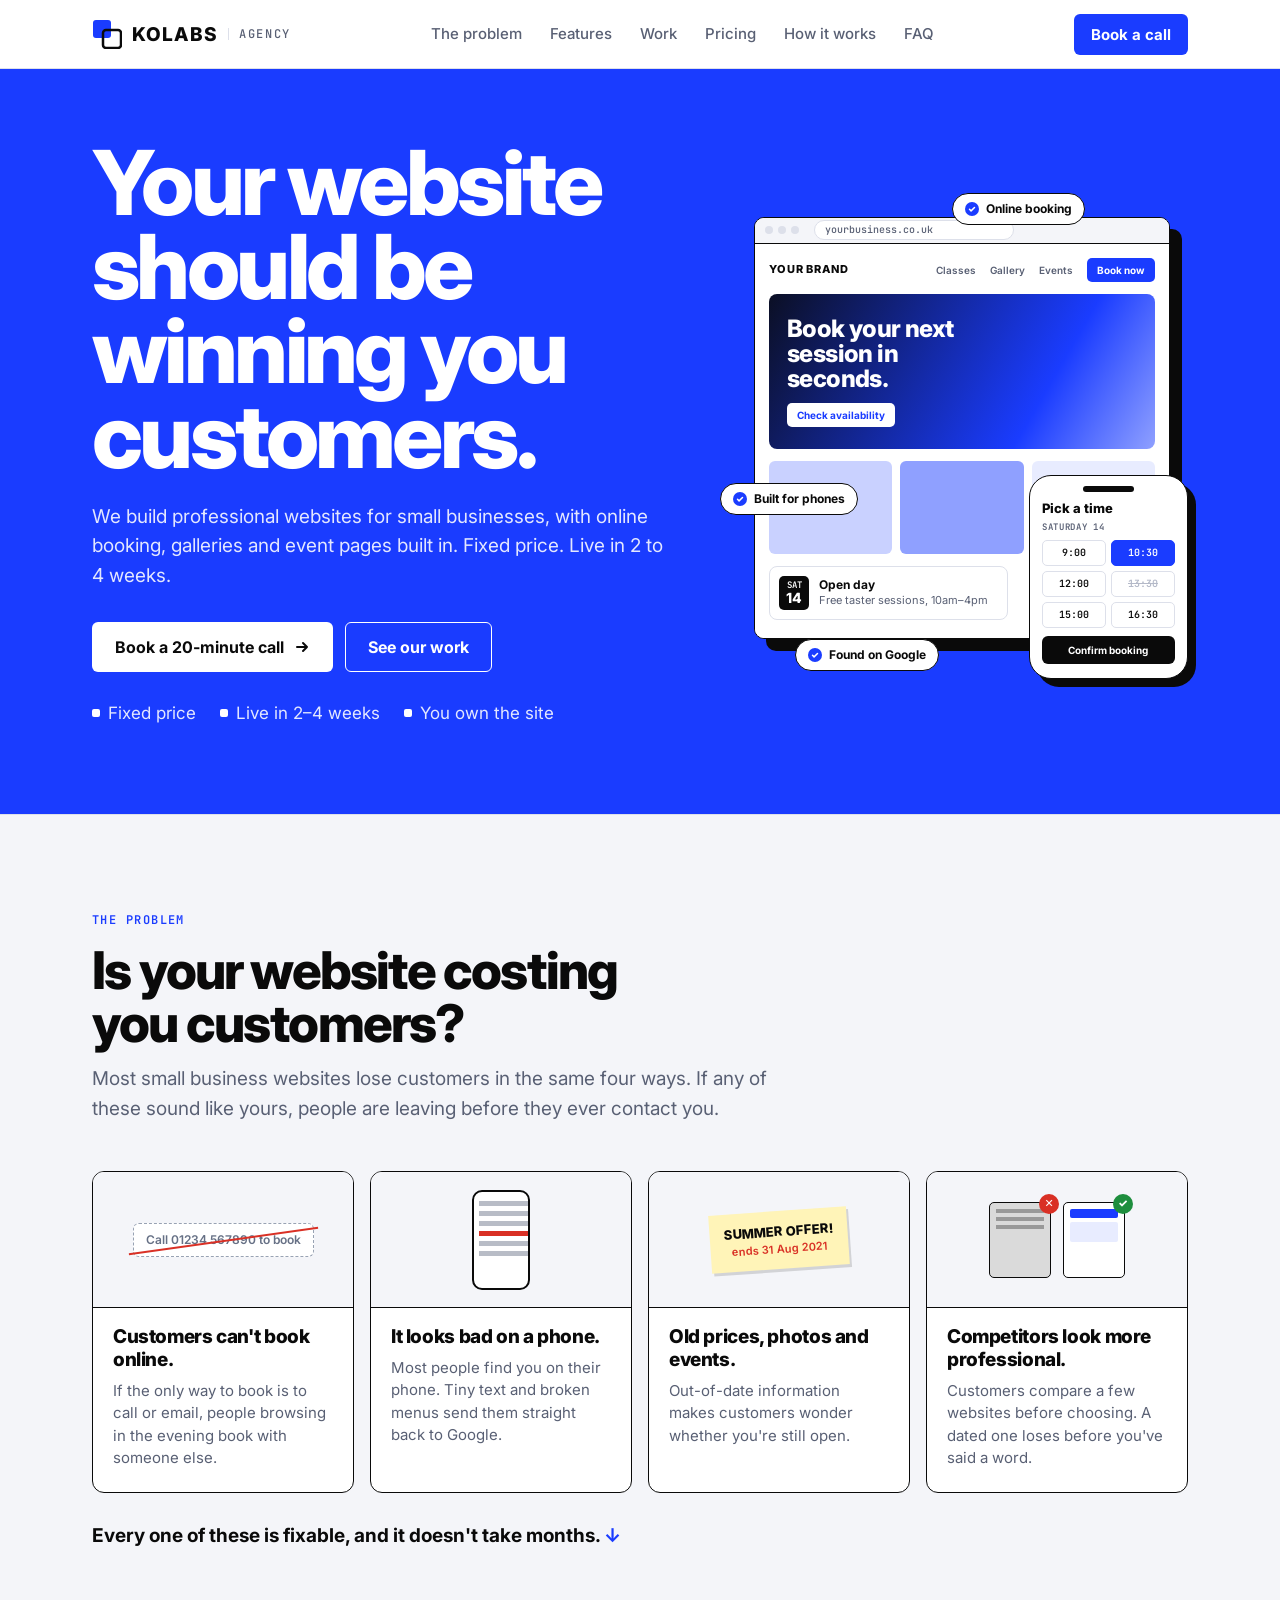
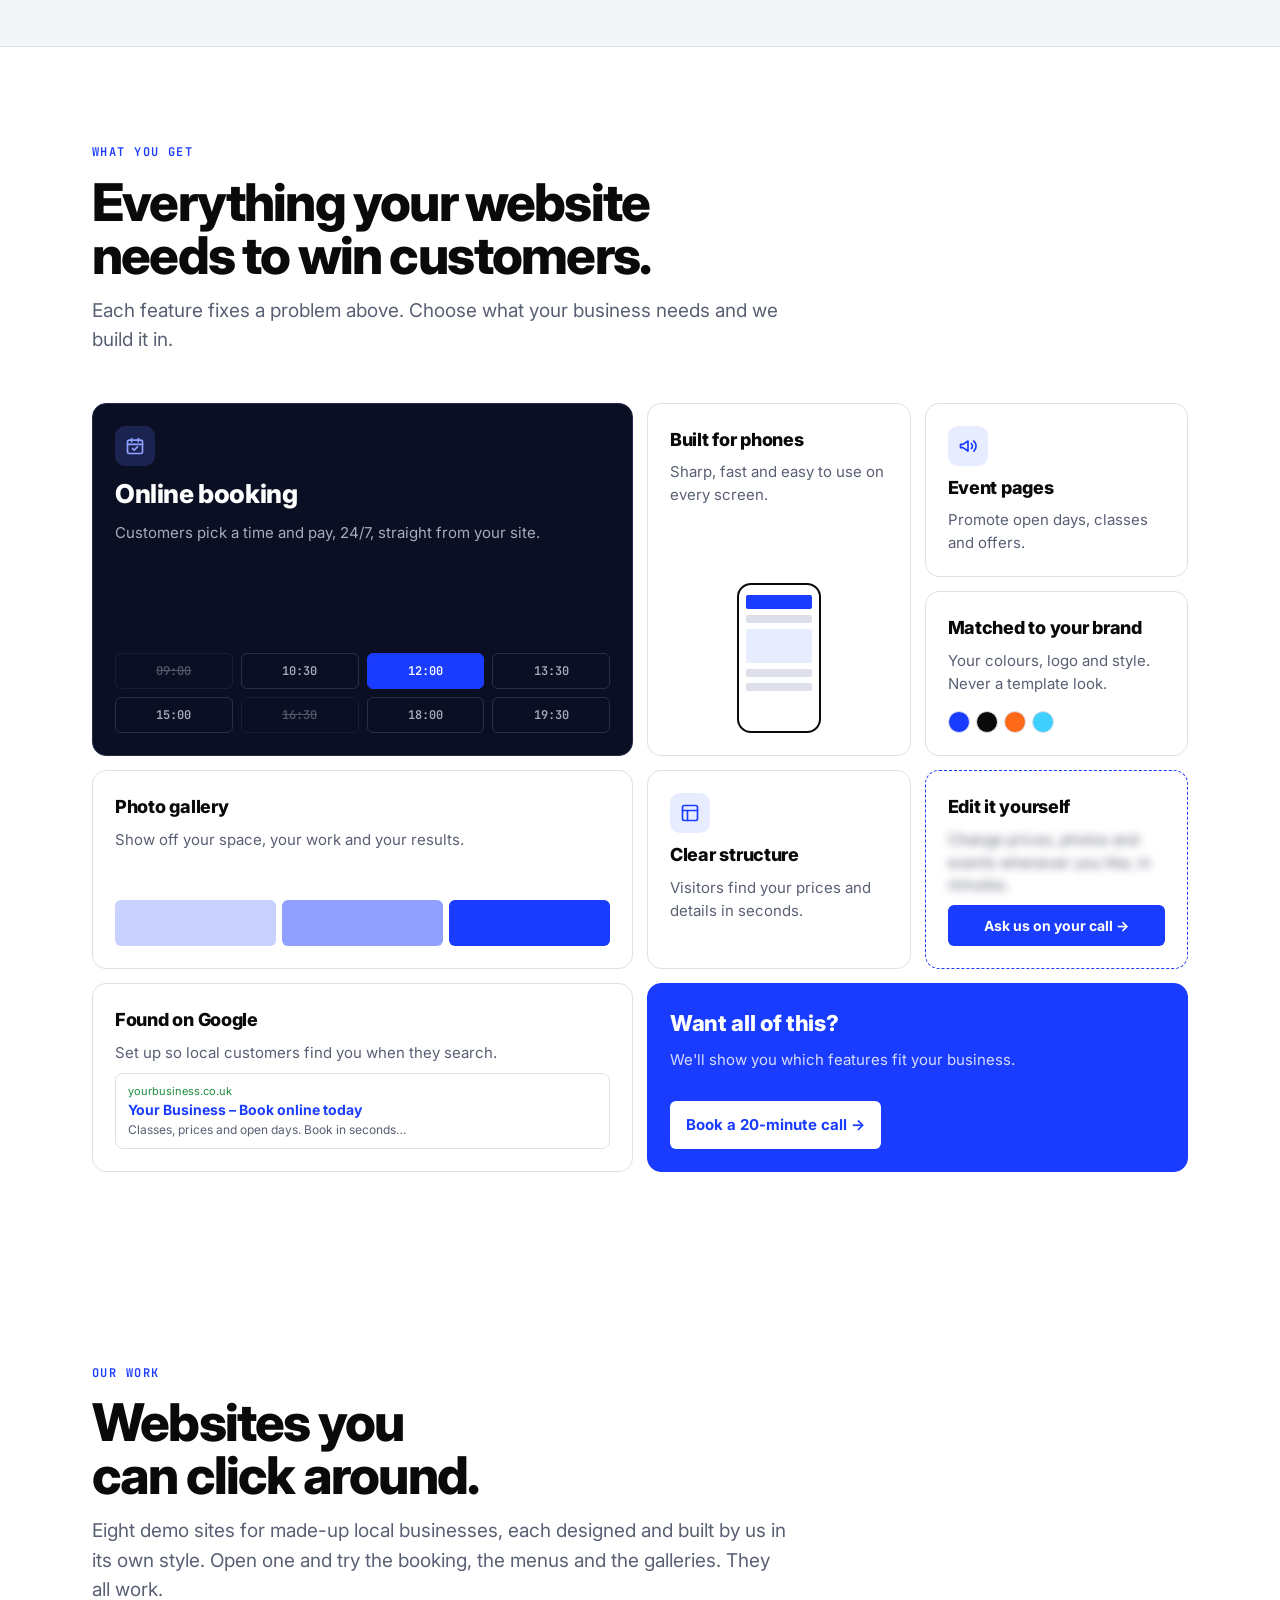
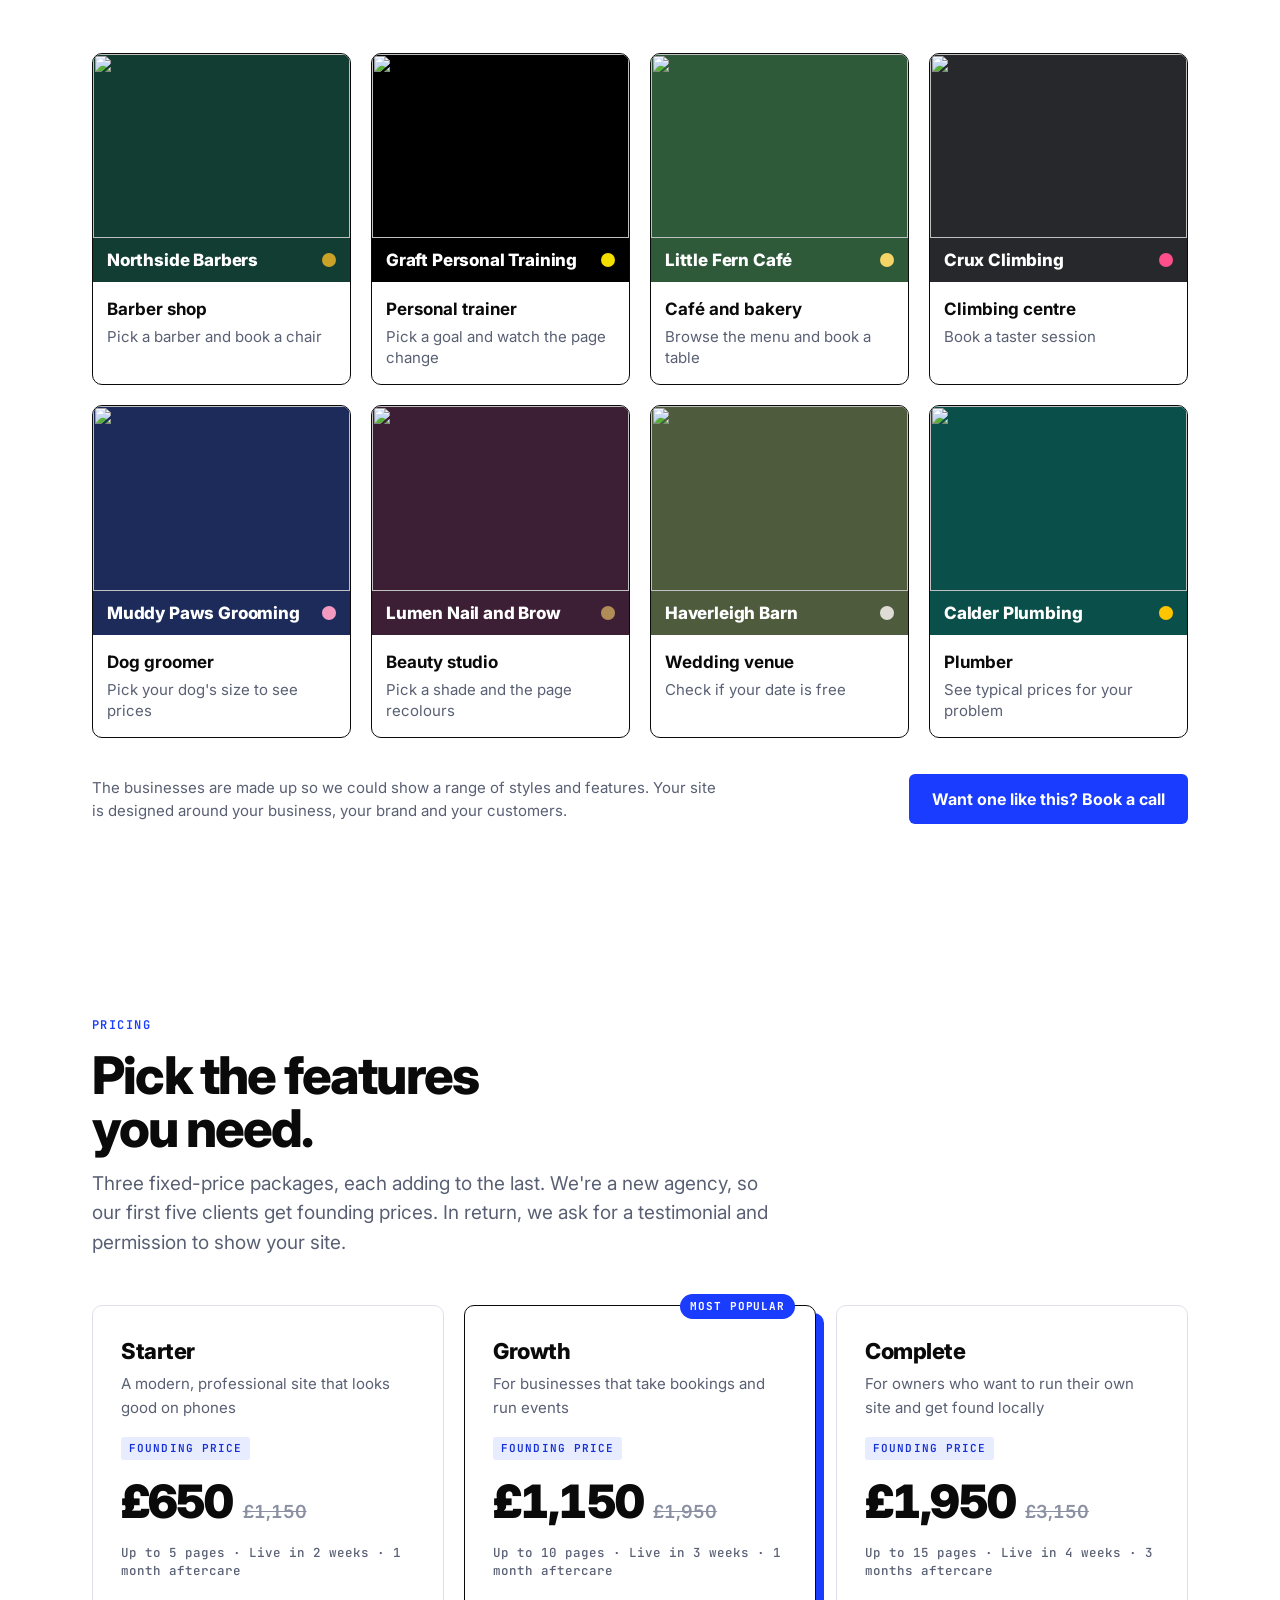
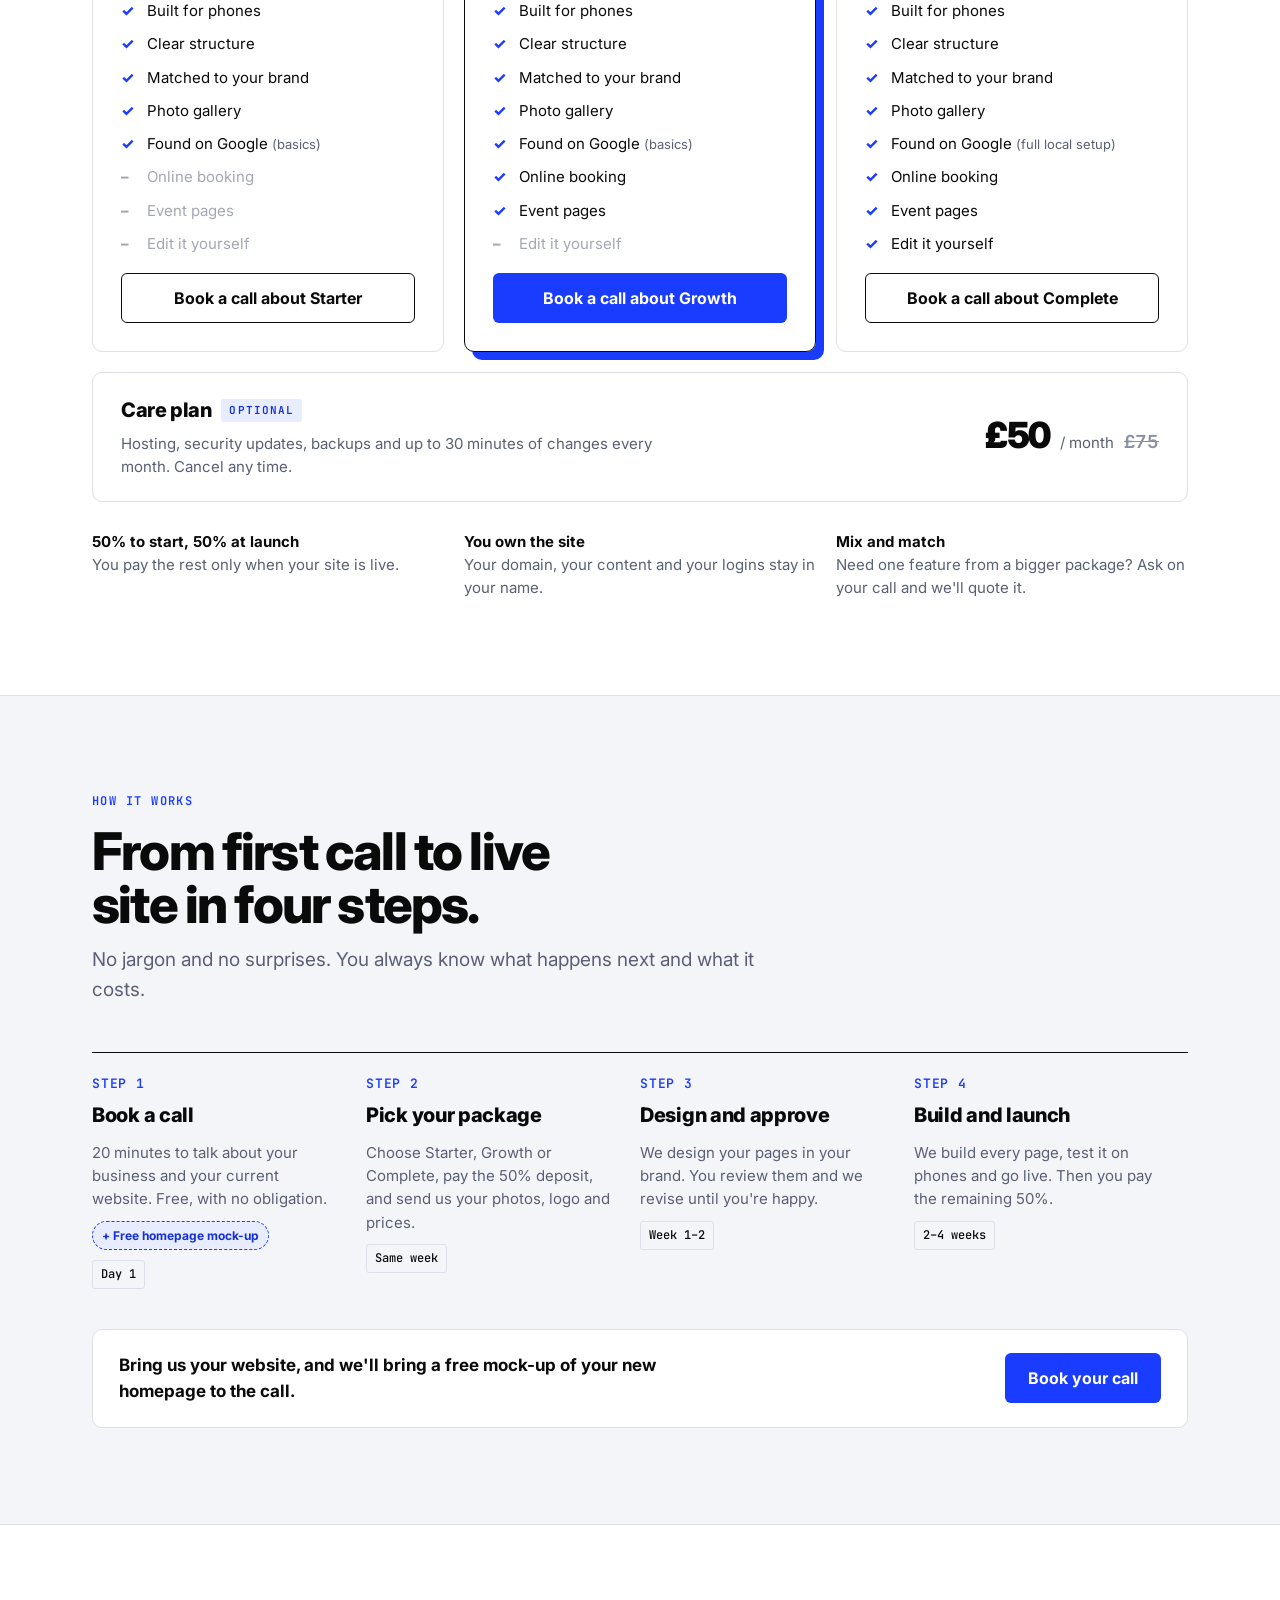
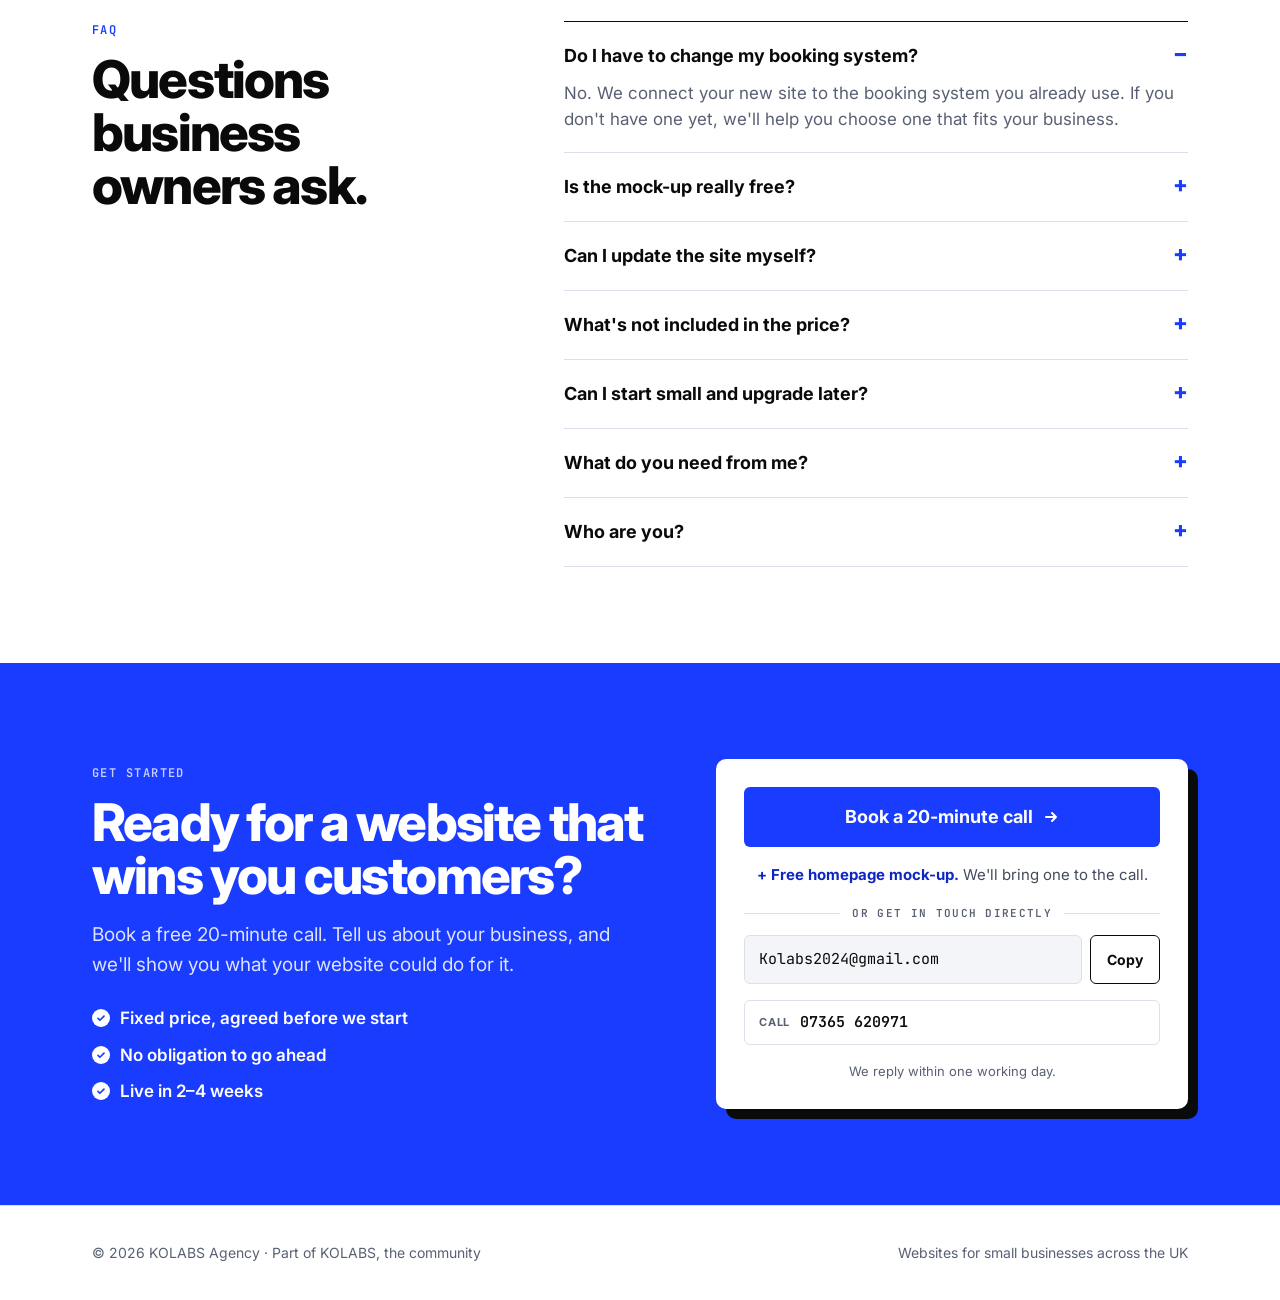
==== commit 33b0eb54: "Add gallery of eight demo websites" ====
--- a/site/index.html
+++ b/site/index.html
@@ -96,37 +96,29 @@
 
 @media (max-width:920px){.hero .wrap{grid-template-columns:1fr}.show{max-width:560px}}
 
-/* work */
-.work-grid{display:grid;grid-template-columns:1fr 1fr;gap:28px}
-.case{display:grid;gap:20px;min-width:0}
-.shot{aspect-ratio:16/10;max-width:100%;border-radius:8px;overflow:hidden;border:1.5px solid var(--ink);position:relative;display:flex;flex-direction:column}
-.shot .bar{height:22px;display:flex;align-items:center;gap:5px;padding-inline:10px;border-bottom:1.5px solid var(--ink);background:var(--bg)}
-.shot .bar i{width:7px;height:7px;border-radius:50%;background:var(--line)}
-.shot .scr{flex:1;padding:7% 7% 0;display:flex;flex-direction:column;gap:8px}
-/* client palettes stay literal: they are those venues' colours, shown as screenshots */
-.shot.hx .scr{background:linear-gradient(180deg,#0b1424,#10284f)}
-.shot.wp .scr{background:linear-gradient(180deg,#0e1813,#1c3226)}
-.mini-h{font-weight:900;line-height:.95;letter-spacing:-.03em;font-size:clamp(20px,3vw,34px);color:#fff}
-.hx .mini-h span{color:#3fd0ff}
-.wp .mini-h{font-family:"Arial Narrow",var(--f-display);text-transform:uppercase;letter-spacing:0}
-.wp .mini-h span{color:#ff6a1a}
-.mini-p{height:7px;width:60%;border-radius:4px;background:rgba(255,255,255,.25)}
-.mini-btns{display:flex;gap:6px;margin-top:4px}
-.mini-btns b{height:18px;width:80px;border-radius:99px;background:#1f6bff}
-.wp .mini-btns b{background:#ff6a1a;border-radius:3px}
-.mini-btns b+b{background:transparent;border:1.5px solid rgba(255,255,255,.5)}
-.mini-cards{margin-top:auto;display:grid;grid-template-columns:repeat(4,1fr);gap:6px;padding-top:12px}
-.mini-cards i{height:44px;border-radius:5px 5px 0 0}
-.hx .mini-cards i:nth-child(1){background:#3fd0ff}.hx .mini-cards i:nth-child(2){background:#ffc24b}.hx .mini-cards i:nth-child(3){background:#b98cff}.hx .mini-cards i:nth-child(4){background:#7ae3a7}
-.wp .mini-cards i:nth-child(1){background:#6b8f4e}.wp .mini-cards i:nth-child(2){background:#c27b3a}.wp .mini-cards i:nth-child(3){background:#3e6bd1}.wp .mini-cards i:nth-child(4){background:#ff6a1a}
-.tag{position:absolute;top:32px;right:10px;font:600 10px/1 var(--f-mono);letter-spacing:.1em;text-transform:uppercase;background:#fff;color:#0A0A0A;padding:5px 7px;border-radius:3px}
-.case h3{font-size:24px;font-weight:800;letter-spacing:-.02em}
-.case .where{color:var(--muted);margin-top:2px}
-.case ul{display:grid;gap:8px;padding:0;list-style:none}
-.case li{display:grid;grid-template-columns:18px 1fr;gap:8px}
-.case li::before{content:"→";color:var(--blue);font-weight:700}
-.note{margin-top:32px;color:var(--muted);font-size:15px;max-width:70ch}
-@media (max-width:820px){.work-grid{grid-template-columns:1fr}}
+/* work: gallery of demo sites */
+.demos{list-style:none;padding:0;margin:0;display:grid;grid-template-columns:repeat(4,minmax(0,1fr));gap:20px}
+.dc a{display:flex;flex-direction:column;height:100%;text-decoration:none;color:var(--ink);background:var(--bg);border:1.5px solid var(--ink);border-radius:10px;overflow:hidden;transition:transform .15s,box-shadow .15s}
+.dc a:hover{transform:translate(-3px,-3px);box-shadow:6px 6px 0 var(--blue)}
+.dc a:focus-visible{outline:3px solid var(--blue);outline-offset:3px}
+.dc-img{display:block;aspect-ratio:16/11;background:var(--c1)}
+.dc-img img{width:100%;height:100%;object-fit:cover}
+/* each card uses that demo's own brand colours */
+.dc-band{display:flex;align-items:center;justify-content:space-between;gap:10px;padding:12px 14px;background:var(--c1);color:#fff}
+.dc-band h3{font-size:17px;font-weight:800;letter-spacing:-.01em;line-height:1.2}
+.dc-band i{flex:none;width:14px;height:14px;border-radius:50%;background:var(--c2)}
+.dc-body{display:grid;gap:4px;padding:14px 14px 16px}
+.dc-type{font-weight:700}
+.dc-try{color:var(--muted);font-size:15px;line-height:1.4}
+.note{color:var(--muted);font-size:15px;max-width:70ch}
+.work-foot{margin-top:36px;display:flex;flex-wrap:wrap;align-items:center;justify-content:space-between;gap:16px 32px}
+.work-foot .note{flex:1 1 360px}
+@media (prefers-reduced-motion:reduce){.dc a{transition:none}.dc a:hover{transform:none}}
+@media (max-width:1000px){.demos{grid-template-columns:repeat(2,minmax(0,1fr))}}
+@media (max-width:640px){
+  .demos{display:flex;overflow-x:auto;scroll-snap-type:x mandatory;gap:12px;margin-inline:-16px;padding:4px 16px 14px;scroll-padding-inline:16px}
+  .dc{flex:0 0 78%;scroll-snap-align:start}
+}
 
 /* leaks */
 .leaks{background:var(--paper);border-block:1px solid var(--line)}
@@ -321,13 +313,6 @@
   .b-phone{margin-top:12px}
 }
 
-/* section 4: examples */
-.case ul.chips{display:flex;flex-wrap:wrap;gap:6px}
-.case ul.chips li{display:inline-block;font:600 12px/1 var(--f-mono);letter-spacing:.04em;color:var(--blue-ink);background:var(--blue-soft);padding:6px 9px;border-radius:999px}
-.case ul.chips li::before{content:none}
-.work-foot{margin-top:36px;display:flex;flex-wrap:wrap;align-items:center;justify-content:space-between;gap:16px 32px}
-.work-foot .note{margin-top:0;flex:1 1 360px}
-
 /* section 5: pricing */
 .plan{position:relative}
 .plan .pop{position:absolute;top:-12px;right:20px;background:var(--blue);color:var(--on-blue);font:700 11px/1 var(--f-mono);letter-spacing:.08em;text-transform:uppercase;padding:7px 10px;border-radius:999px}
@@ -377,7 +362,7 @@
       <a href="#process">How it works</a>
       <a href="#faq">FAQ</a>
     </nav>
-    <a class="btn btn-primary" href="https://calendly.com/kolabs2024/30min" target="_blank" rel="noopener">Book a call</a>
+    <a class="btn btn-primary" href="https://calendly.com/kolabs2024/20min" target="_blank" rel="noopener">Book a call</a>
   </div>
 </header>
 
@@ -388,7 +373,7 @@
         <h1>Your website should be winning you customers.</h1>
         <p class="lede">We build professional websites for small businesses, with online booking, galleries and event pages built in. Fixed price. Live in 2 to 4 weeks.</p>
         <div class="ctas">
-          <a class="btn btn-primary" href="https://calendly.com/kolabs2024/30min" target="_blank" rel="noopener">Book a 20-minute call
+          <a class="btn btn-primary" href="https://calendly.com/kolabs2024/20min" target="_blank" rel="noopener">Book a 20-minute call
             <svg viewBox="0 0 16 16" fill="none" aria-hidden="true"><path d="M3 8h10M9 4l4 4-4 4" stroke="currentColor" stroke-width="2" stroke-linecap="round" stroke-linejoin="round"/></svg></a>
           <a class="btn btn-ghost" href="#work">See our work</a>
         </div>
@@ -513,7 +498,7 @@
         <article class="b-tile b-teaser">
           <h3>Edit it yourself</h3>
           <p class="b-blur" aria-hidden="true">Change prices, photos and events whenever you like, in minutes.</p>
-          <a class="b-ask" href="https://calendly.com/kolabs2024/30min" target="_blank" rel="noopener">Ask us on your call &rarr;</a>
+          <a class="b-ask" href="https://calendly.com/kolabs2024/20min" target="_blank" rel="noopener">Ask us on your call &rarr;</a>
         </article>
         <article class="b-tile b-wide">
           <h3>Found on Google</h3>
@@ -523,7 +508,7 @@
         <div class="b-tile b-wide b-cta">
           <h3>Want all of this?</h3>
           <p>We'll show you which features fit your business.</p>
-          <a class="b-cta-btn" href="https://calendly.com/kolabs2024/30min" target="_blank" rel="noopener">Book a 20-minute call &rarr;</a>
+          <a class="b-cta-btn" href="https://calendly.com/kolabs2024/20min" target="_blank" rel="noopener">Book a 20-minute call &rarr;</a>
         </div>
       </div>
     </div>
@@ -532,47 +517,71 @@
   <section id="work">
     <div class="wrap">
       <div class="sec-head">
-        <p class="label">Examples</p>
-        <h2>See what your new website could look like.</h2>
-        <p class="lede">Two example redesigns for real types of business, each built around the features above.</p>
-      </div>
-      <div class="work-grid">
-        <article class="case">
-          <div class="shot hx" aria-hidden="true">
-            <div class="bar"><i></i><i></i><i></i></div>
-            <div class="scr"><div class="mini-h">Learn to ski.<br><span>Book in seconds.</span></div><div class="mini-p"></div><div class="mini-btns"><b></b><b></b></div><div class="mini-cards"><i></i><i></i><i></i><i></i></div></div>
-            <span class="tag">Example</span>
-          </div>
-          <div><h3>Ski &amp; snowboard centre</h3><p class="where">Lessons, open sessions and kids' parties</p></div>
-          <ul class="chips">
-            <li>Online booking</li><li>Built for phones</li><li>Event pages</li>
-          </ul>
-          <ul>
-            <li>Lessons, open sessions and parties together in one place</li>
-            <li>A Book button next to every price</li>
-            <li>Party packages laid out with clear per-child pricing</li>
-          </ul>
-        </article>
-        <article class="case">
-          <div class="shot wp" aria-hidden="true">
-            <div class="bar"><i></i><i></i><i></i></div>
-            <div class="scr"><div class="mini-h">Get <span>muddy.</span><br>Get wild.</div><div class="mini-p"></div><div class="mini-btns"><b></b><b></b></div><div class="mini-cards"><i></i><i></i><i></i><i></i></div></div>
-            <span class="tag">Example</span>
-          </div>
-          <div><h3>Outdoor activity park</h3><p class="where">Paintball, quad biking, archery and group days</p></div>
-          <ul class="chips">
-            <li>Online booking</li><li>Clear structure</li><li>Photo gallery</li>
-          </ul>
-          <ul>
-            <li>An activity, date and group-size picker at the top of the page</li>
-            <li>Every activity shown with its age limit and price</li>
-            <li>Separate pages for parties, team days and school groups</li>
-          </ul>
-        </article>
-      </div>
+        <p class="label">Our work</p>
+        <h2>Websites you can click around.</h2>
+        <p class="lede">Eight demo sites for made-up local businesses, each designed and built by us in its own style. Open one and try the booking, the menus and the galleries. They all work.</p>
+      </div>
+      <ul class="demos">
+        <li class="dc" style="--c1:#123D33;--c2:#C9A227">
+          <a href="work/northside-barbers/">
+            <div class="dc-img"><img src="https://images.unsplash.com/photo-1585747860715-2ba37e788b70?auto=format&amp;fit=crop&amp;w=640&amp;h=440&amp;q=60" alt="" width="640" height="440" loading="lazy"></div>
+            <div class="dc-band"><h3>Northside Barbers</h3><i aria-hidden="true"></i></div>
+            <div class="dc-body"><span class="dc-type">Barber shop</span><span class="dc-try">Pick a barber and book a chair</span></div>
+          </a>
+        </li>
+        <li class="dc" style="--c1:#000000;--c2:#F2DF00">
+          <a href="work/graft-pt/">
+            <div class="dc-img"><img src="https://images.unsplash.com/photo-1758875569256-f37c438cac65?auto=format&amp;fit=crop&amp;w=640&amp;h=440&amp;q=60" alt="" width="640" height="440" loading="lazy"></div>
+            <div class="dc-band"><h3>Graft Personal Training</h3><i aria-hidden="true"></i></div>
+            <div class="dc-body"><span class="dc-type">Personal trainer</span><span class="dc-try">Pick a goal and watch the page change</span></div>
+          </a>
+        </li>
+        <li class="dc" style="--c1:#2E5A3A;--c2:#F5D565">
+          <a href="work/little-fern-cafe/">
+            <div class="dc-img"><img src="https://images.unsplash.com/photo-1600093463592-8e36ae95ef56?auto=format&amp;fit=crop&amp;w=640&amp;h=440&amp;q=60" alt="" width="640" height="440" loading="lazy"></div>
+            <div class="dc-band"><h3>Little Fern Café</h3><i aria-hidden="true"></i></div>
+            <div class="dc-body"><span class="dc-type">Café and bakery</span><span class="dc-try">Browse the menu and book a table</span></div>
+          </a>
+        </li>
+        <li class="dc" style="--c1:#26282C;--c2:#FF4F8B">
+          <a href="work/crux-climbing/">
+            <div class="dc-img"><img src="https://images.unsplash.com/photo-1564769662533-4f00a87b4056?auto=format&amp;fit=crop&amp;w=640&amp;h=440&amp;q=60" alt="" width="640" height="440" loading="lazy"></div>
+            <div class="dc-band"><h3>Crux Climbing</h3><i aria-hidden="true"></i></div>
+            <div class="dc-body"><span class="dc-type">Climbing centre</span><span class="dc-try">Book a taster session</span></div>
+          </a>
+        </li>
+        <li class="dc" style="--c1:#1C2B5A;--c2:#F49AC1">
+          <a href="work/muddy-paws/">
+            <div class="dc-img"><img src="https://images.unsplash.com/photo-1611173622933-91942d394b04?auto=format&amp;fit=crop&amp;w=640&amp;h=440&amp;q=60" alt="" width="640" height="440" loading="lazy"></div>
+            <div class="dc-band"><h3>Muddy Paws Grooming</h3><i aria-hidden="true"></i></div>
+            <div class="dc-body"><span class="dc-type">Dog groomer</span><span class="dc-try">Pick your dog&#39;s size to see prices</span></div>
+          </a>
+        </li>
+        <li class="dc" style="--c1:#3D1F35;--c2:#B08D57">
+          <a href="work/lumen-studio/">
+            <div class="dc-img"><img src="https://images.unsplash.com/photo-1619607146034-5a05296c8f9a?auto=format&amp;fit=crop&amp;w=640&amp;h=440&amp;q=60" alt="" width="640" height="440" loading="lazy"></div>
+            <div class="dc-band"><h3>Lumen Nail and Brow</h3><i aria-hidden="true"></i></div>
+            <div class="dc-body"><span class="dc-type">Beauty studio</span><span class="dc-try">Pick a shade and the page recolours</span></div>
+          </a>
+        </li>
+        <li class="dc" style="--c1:#4E5B3C;--c2:#DEDCD5">
+          <a href="work/haverleigh-barn/">
+            <div class="dc-img"><img src="https://images.unsplash.com/photo-1721176503586-a2f7417333fe?auto=format&amp;fit=crop&amp;w=640&amp;h=440&amp;q=60" alt="" width="640" height="440" loading="lazy"></div>
+            <div class="dc-band"><h3>Haverleigh Barn</h3><i aria-hidden="true"></i></div>
+            <div class="dc-body"><span class="dc-type">Wedding venue</span><span class="dc-try">Check if your date is free</span></div>
+          </a>
+        </li>
+        <li class="dc" style="--c1:#0B4F4A;--c2:#FFC400">
+          <a href="work/calder-plumbing/">
+            <div class="dc-img"><img src="https://images.unsplash.com/photo-1749532125405-70950966b0e5?auto=format&amp;fit=crop&amp;w=640&amp;h=440&amp;q=60" alt="" width="640" height="440" loading="lazy"></div>
+            <div class="dc-band"><h3>Calder Plumbing</h3><i aria-hidden="true"></i></div>
+            <div class="dc-body"><span class="dc-type">Plumber</span><span class="dc-try">See typical prices for your problem</span></div>
+          </a>
+        </li>
+      </ul>
       <div class="work-foot">
-        <p class="note">These are example redesigns we created to show our approach. Yours is built around your business, your brand and your customers.</p>
-        <a class="btn btn-primary" href="https://calendly.com/kolabs2024/30min" target="_blank" rel="noopener">Want one like this? Book a call</a>
+        <p class="note">The businesses are made up so we could show a range of styles and features. Your site is designed around your business, your brand and your customers.</p>
+        <a class="btn btn-primary" href="https://calendly.com/kolabs2024/20min" target="_blank" rel="noopener">Want one like this? Book a call</a>
       </div>
     </div>
   </section>
@@ -605,7 +614,7 @@
               </ul>
             </div>
           </details>
-          <a class="btn btn-ghost" href="https://calendly.com/kolabs2024/30min" target="_blank" rel="noopener">Book a call about Starter</a>
+          <a class="btn btn-ghost" href="https://calendly.com/kolabs2024/20min" target="_blank" rel="noopener">Book a call about Starter</a>
         </div>
         <div class="plan main">
           <span class="pop">Most popular</span>
@@ -628,7 +637,7 @@
               </ul>
             </div>
           </details>
-          <a class="btn btn-primary" href="https://calendly.com/kolabs2024/30min" target="_blank" rel="noopener">Book a call about Growth</a>
+          <a class="btn btn-primary" href="https://calendly.com/kolabs2024/20min" target="_blank" rel="noopener">Book a call about Growth</a>
         </div>
         <div class="plan">
           <div><h3>Complete</h3><p class="for">For owners who want to run their own site and get found locally</p></div>
@@ -650,7 +659,7 @@
               </ul>
             </div>
           </details>
-          <a class="btn btn-ghost" href="https://calendly.com/kolabs2024/30min" target="_blank" rel="noopener">Book a call about Complete</a>
+          <a class="btn btn-ghost" href="https://calendly.com/kolabs2024/20min" target="_blank" rel="noopener">Book a call about Complete</a>
         </div>
       </div>
       <div class="care">
@@ -680,7 +689,7 @@
       </ol>
       <div class="steps-cta">
         <p><b>Bring us your website, and we'll bring a free mock-up of your new homepage to the call.</b></p>
-        <a class="btn btn-primary" href="https://calendly.com/kolabs2024/30min" target="_blank" rel="noopener">Book your call</a>
+        <a class="btn btn-primary" href="https://calendly.com/kolabs2024/20min" target="_blank" rel="noopener">Book your call</a>
       </div>
     </div>
   </section>
@@ -716,7 +725,7 @@
         </ul>
       </div>
       <div class="card">
-        <a class="btn btn-primary btn-lg" href="https://calendly.com/kolabs2024/30min" target="_blank" rel="noopener">Book a 20-minute call
+        <a class="btn btn-primary btn-lg" href="https://calendly.com/kolabs2024/20min" target="_blank" rel="noopener">Book a 20-minute call
           <svg viewBox="0 0 16 16" fill="none" aria-hidden="true"><path d="M3 8h10M9 4l4 4-4 4" stroke="currentColor" stroke-width="2" stroke-linecap="round" stroke-linejoin="round"/></svg></a>
         <p class="card-bonus"><b>+ Free homepage mock-up.</b> We'll bring one to the call.</p>
         <p class="or"><span>or get in touch directly</span></p>
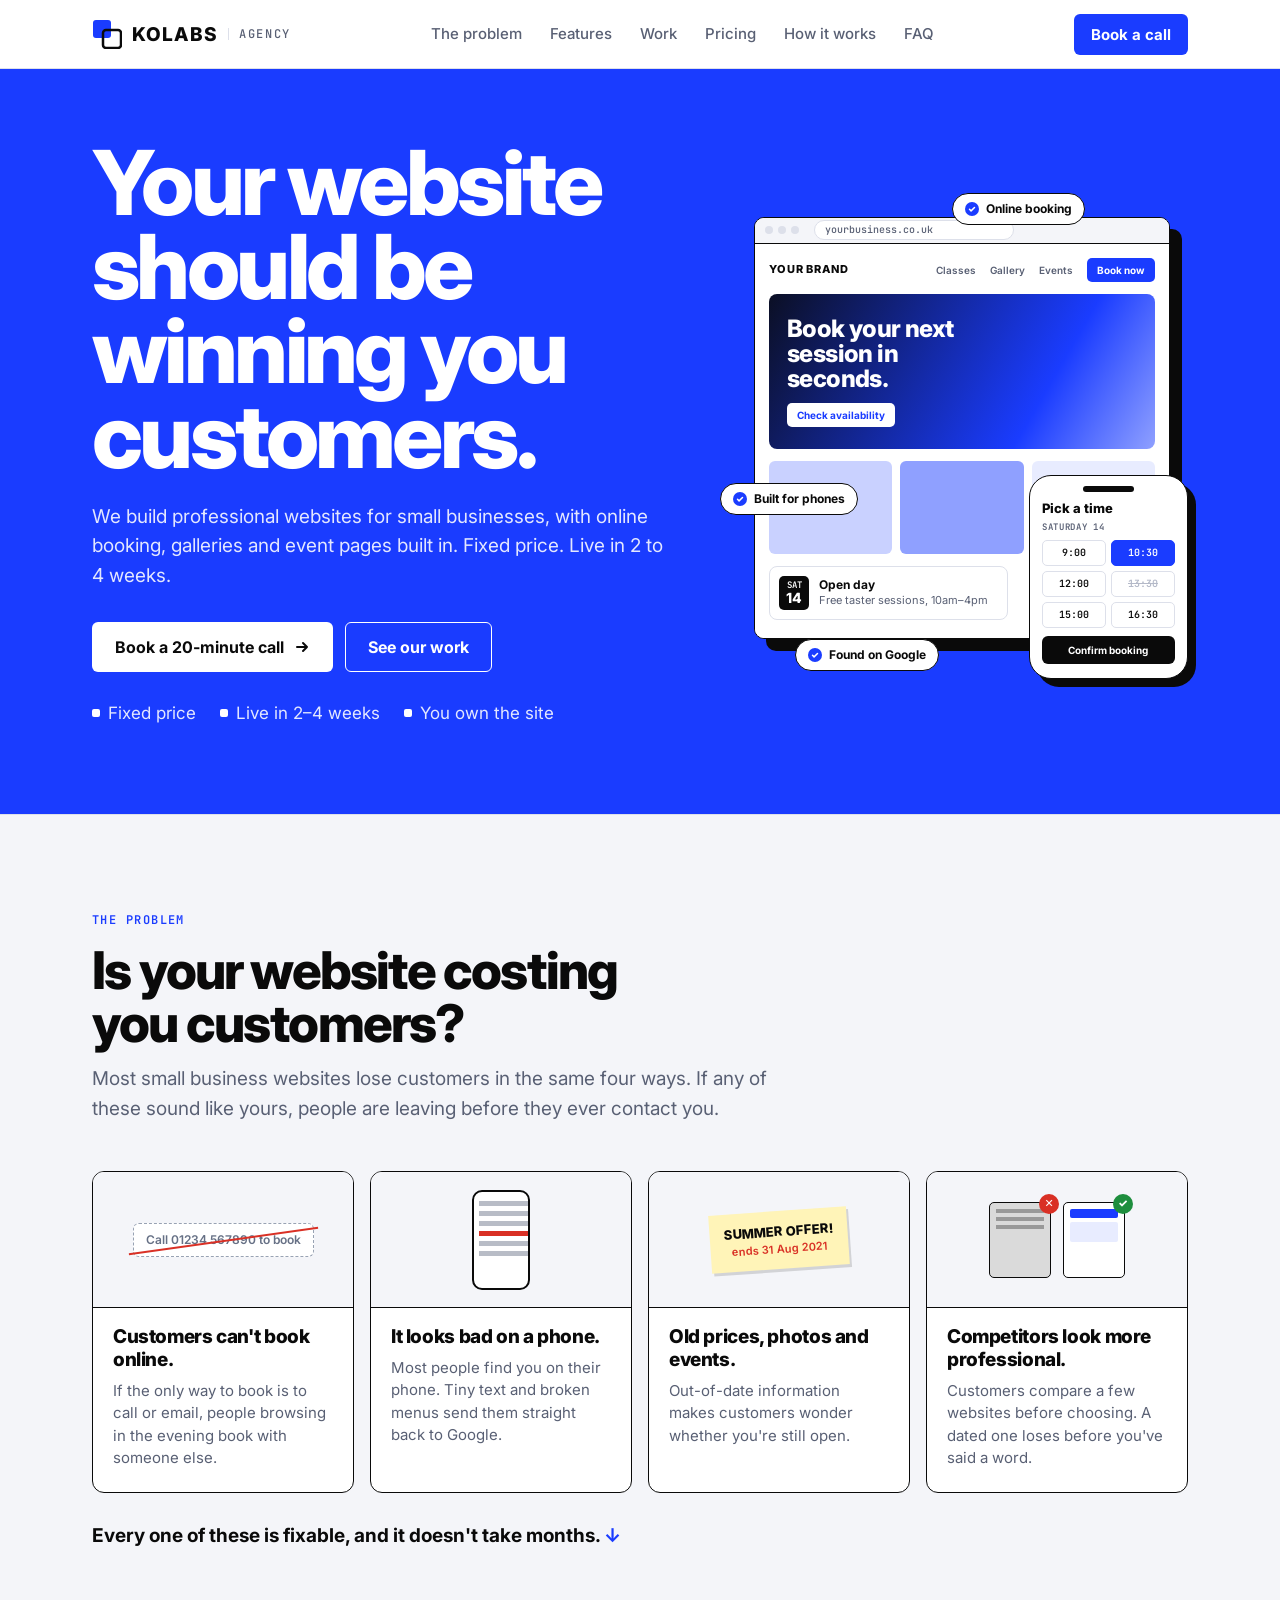
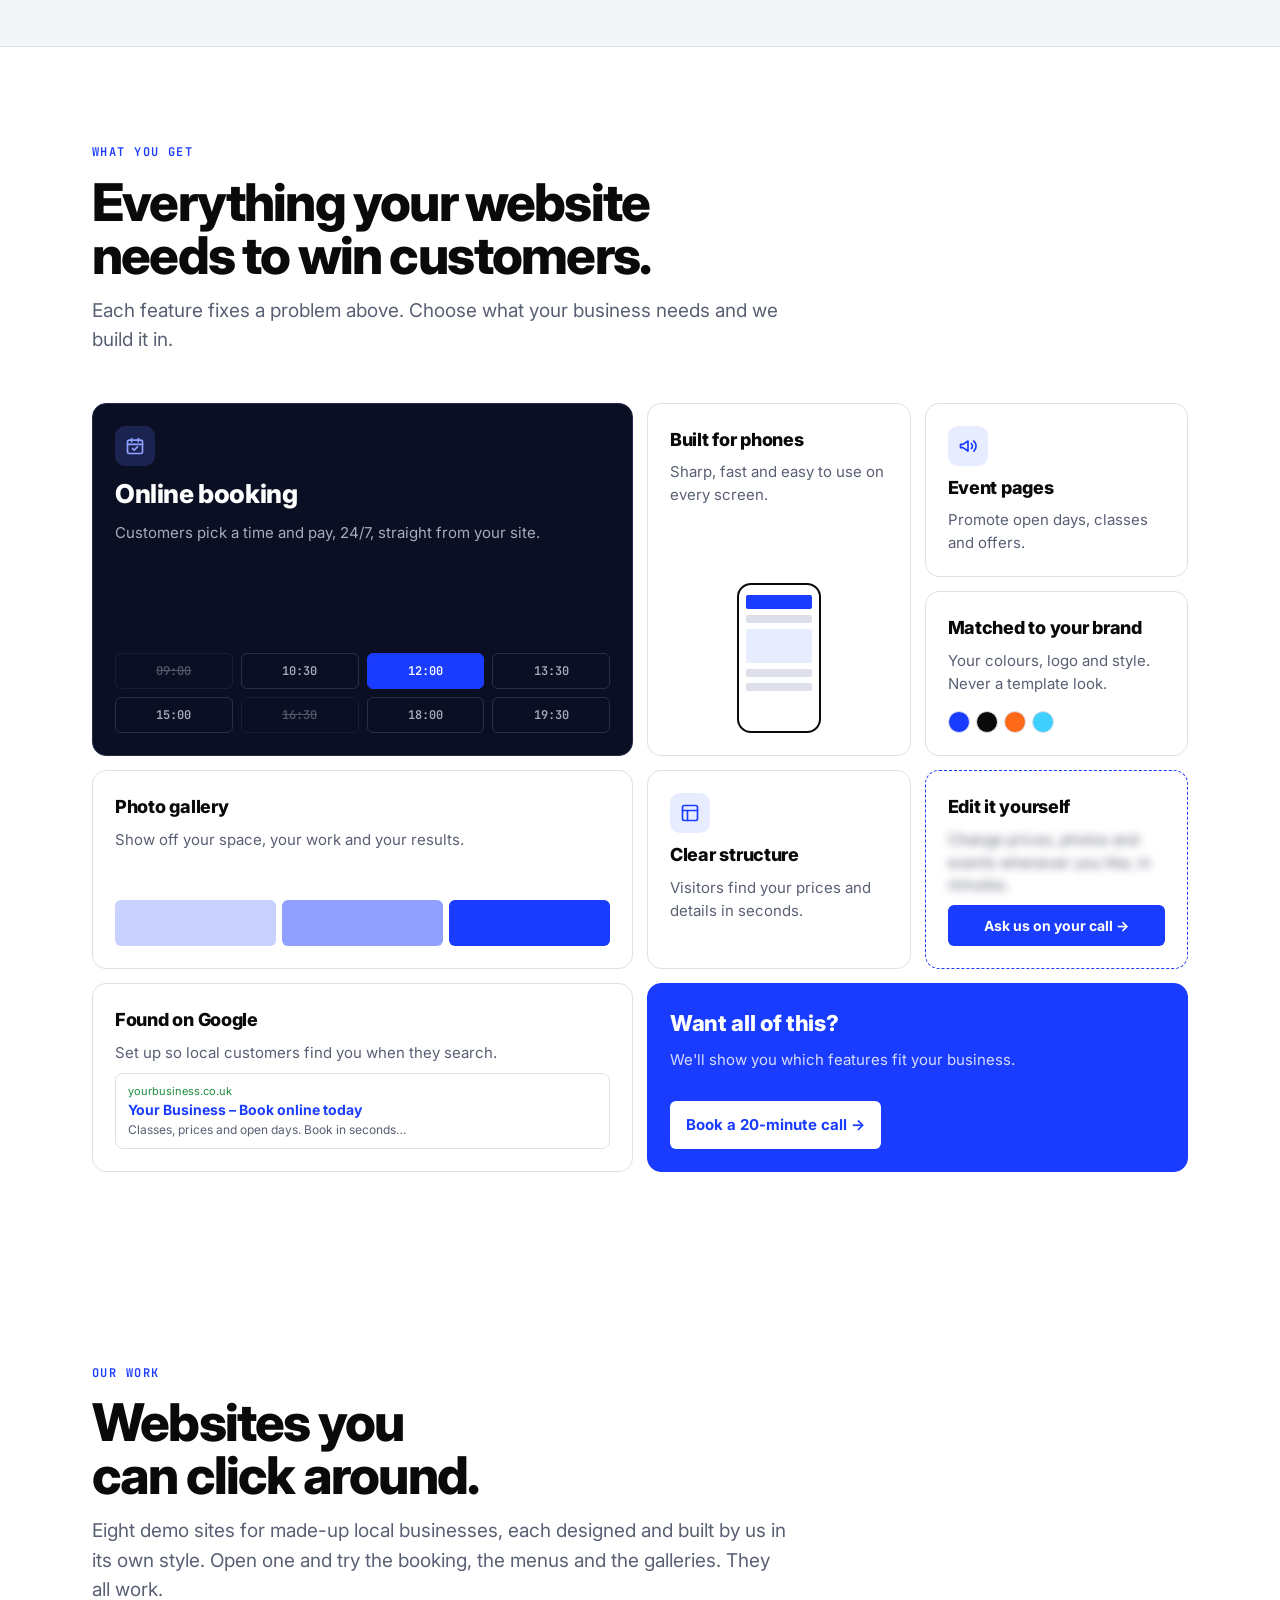
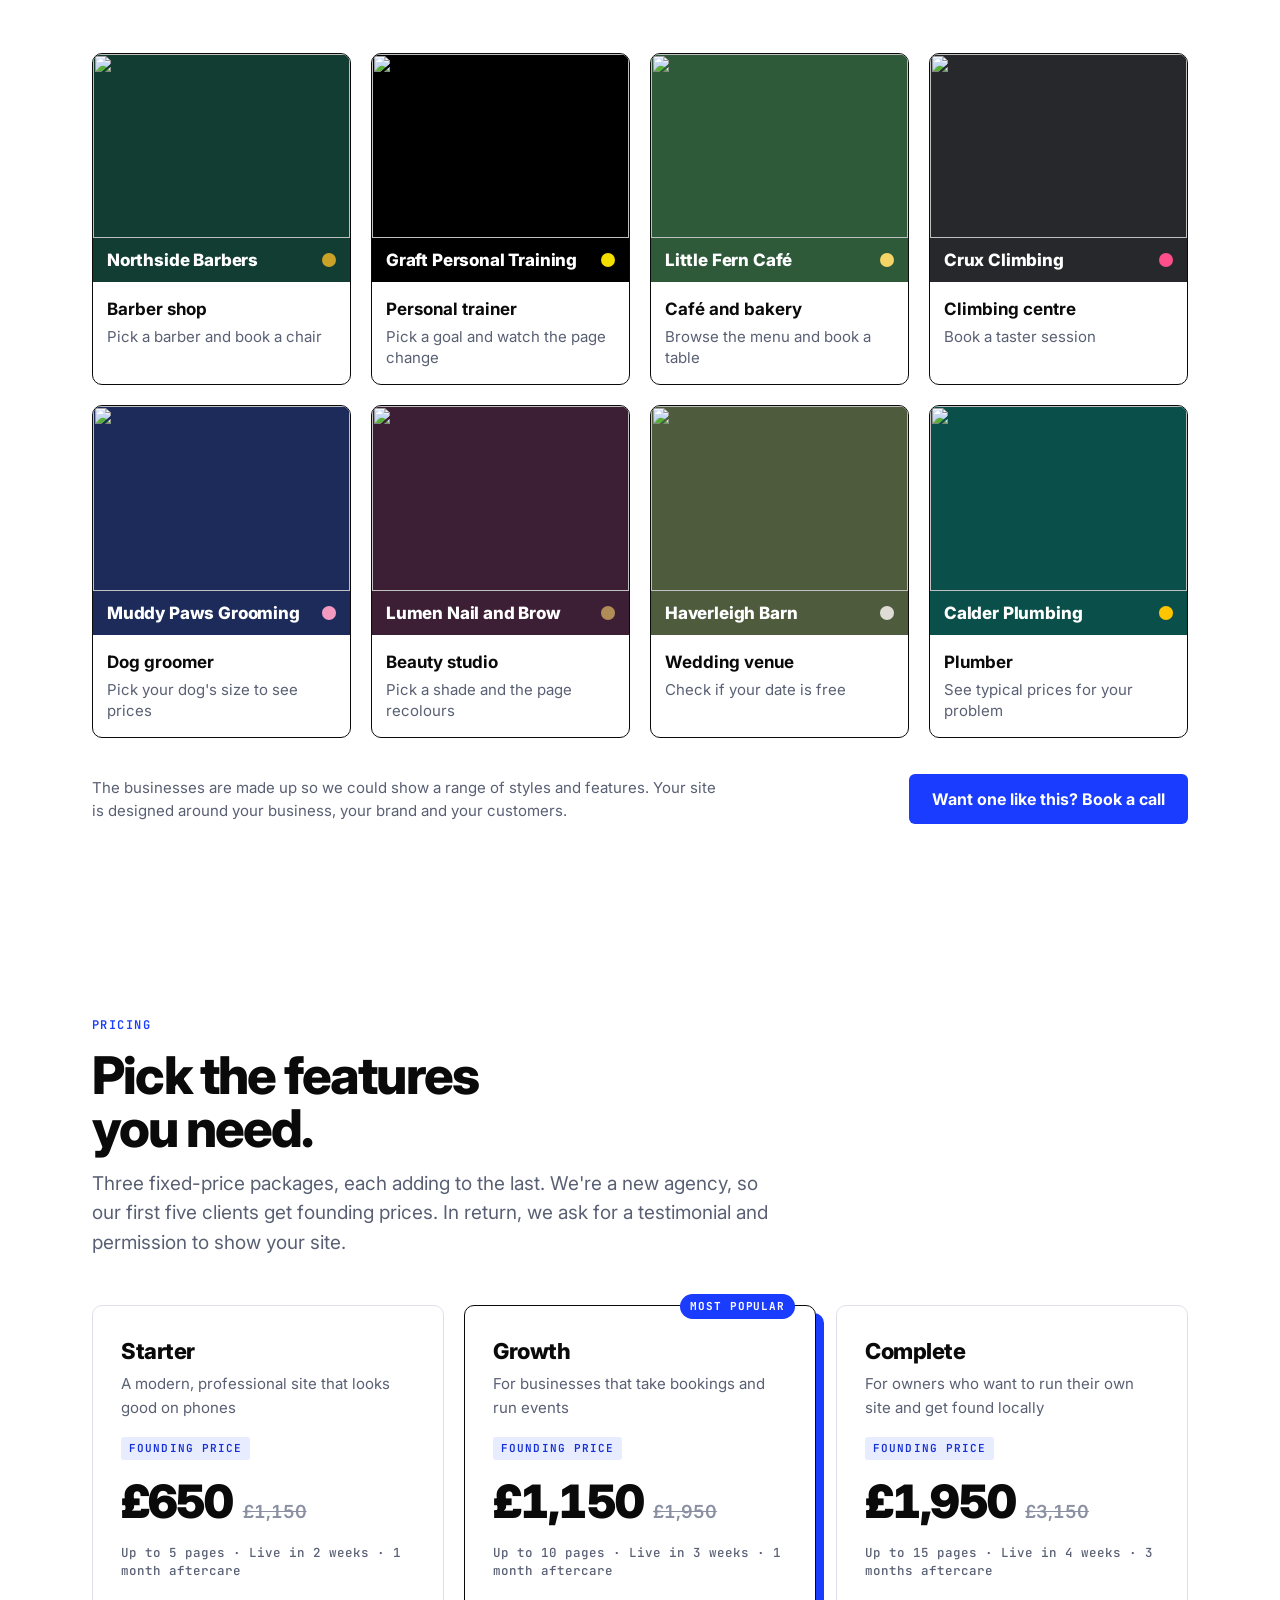
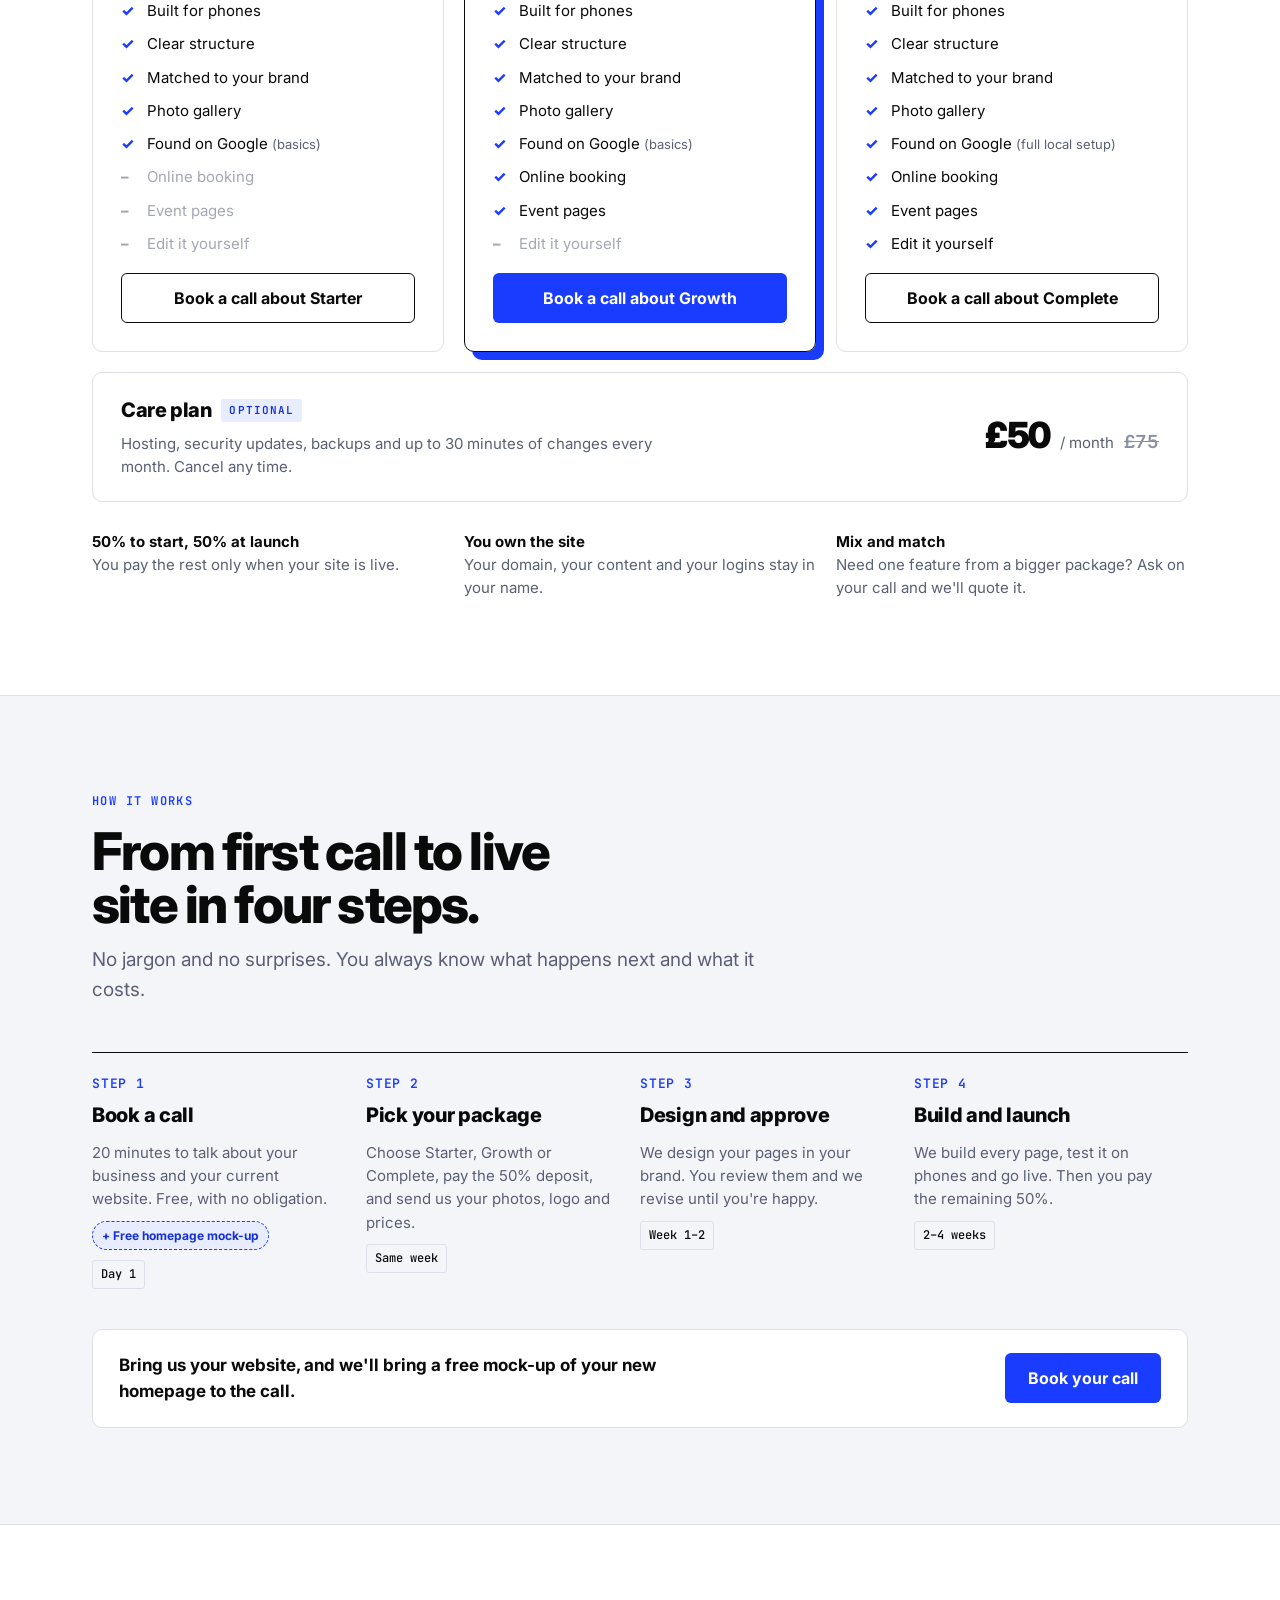
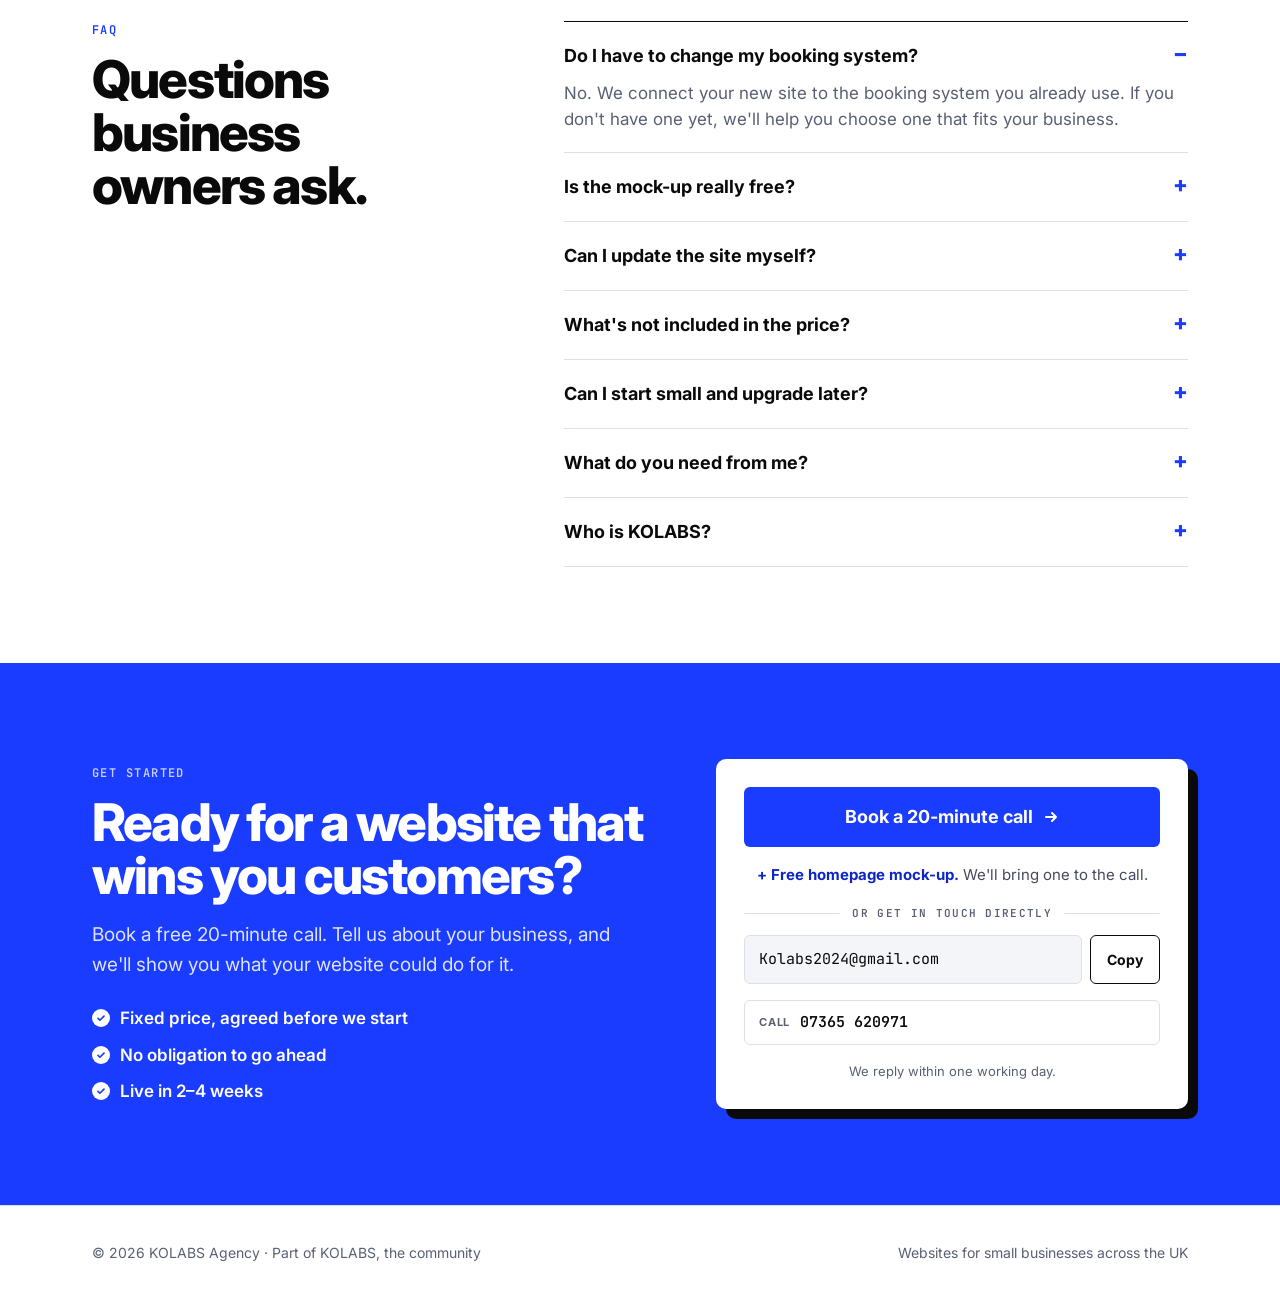
==== commit f597f2d8: "Fix gallery on iPhone, rename FAQ to Who is KOLABS" ====
--- a/site/index.html
+++ b/site/index.html
@@ -15,7 +15,7 @@
 <link href="https://fonts.googleapis.com/css2?family=Inter:wght@400;500;600;700;800;900&family=JetBrains+Mono:wght@400;500;600&display=swap" rel="stylesheet">
 <style>
 /* base reset */
-html{-webkit-text-size-adjust:100%}
+html{-webkit-text-size-adjust:100%;text-size-adjust:100%}
 body{margin:0}
 img{max-width:100%}
 [hidden]{display:none!important}
@@ -98,8 +98,9 @@
 
 /* work: gallery of demo sites */
 .demos{list-style:none;padding:0;margin:0;display:grid;grid-template-columns:repeat(4,minmax(0,1fr));gap:20px}
-.dc a{display:flex;flex-direction:column;height:100%;text-decoration:none;color:var(--ink);background:var(--bg);border:1.5px solid var(--ink);border-radius:10px;overflow:hidden;transition:transform .15s,box-shadow .15s}
-.dc a:hover{transform:translate(-3px,-3px);box-shadow:6px 6px 0 var(--blue)}
+.dc a{display:flex;flex-direction:column;height:100%;text-decoration:none;color:var(--ink);background:var(--bg);border:1.5px solid var(--ink);border-radius:10px;overflow:hidden}
+/* the lift effect only on devices with a real mouse, so taps on phones never make cards jump */
+@media (hover:hover) and (pointer:fine){.dc a{transition:transform .15s,box-shadow .15s}.dc a:hover{transform:translate(-3px,-3px);box-shadow:6px 6px 0 var(--blue)}}
 .dc a:focus-visible{outline:3px solid var(--blue);outline-offset:3px}
 .dc-img{display:block;aspect-ratio:16/11;background:var(--c1)}
 .dc-img img{width:100%;height:100%;object-fit:cover}
@@ -113,11 +114,19 @@
 .note{color:var(--muted);font-size:15px;max-width:70ch}
 .work-foot{margin-top:36px;display:flex;flex-wrap:wrap;align-items:center;justify-content:space-between;gap:16px 32px}
 .work-foot .note{flex:1 1 360px}
-@media (prefers-reduced-motion:reduce){.dc a{transition:none}.dc a:hover{transform:none}}
+@media (prefers-reduced-motion:reduce){.dc a{transition:none!important}.dc a:hover{transform:none!important}}
 @media (max-width:1000px){.demos{grid-template-columns:repeat(2,minmax(0,1fr))}}
+/* phones: a simple stacked list, with no sideways scrolling */
 @media (max-width:640px){
-  .demos{display:flex;overflow-x:auto;scroll-snap-type:x mandatory;gap:12px;margin-inline:-16px;padding:4px 16px 14px;scroll-padding-inline:16px}
-  .dc{flex:0 0 78%;scroll-snap-align:start}
+  .demos{grid-template-columns:1fr;gap:10px}
+  .dc a{display:grid;grid-template-columns:96px minmax(0,1fr);grid-template-areas:"img band" "img body";border-left:6px solid var(--c1)}
+  .dc-img{grid-area:img;aspect-ratio:auto;height:100%;min-height:96px}
+  .dc-band{grid-area:band;background:none;color:var(--ink);padding:12px 14px 0;justify-content:flex-start}
+  .dc-band h3{font-size:16px}
+  .dc-band i{width:10px;height:10px;box-shadow:0 0 0 2px var(--c1)}
+  .dc-body{grid-area:body;padding:2px 14px 12px;gap:2px}
+  .dc-type{font-weight:600;font-size:15px}
+  .dc-try{font-size:14px}
 }
 
 /* leaks */
@@ -707,7 +716,7 @@
         <details><summary>What's not included in the price?</summary><p>A few things are paid directly to other companies: your domain name, any booking software subscription, and card payment fees when customers pay online. We'll tell you upfront which ones apply to you.</p></details>
         <details><summary>Can I start small and upgrade later?</summary><p>Yes. Start with Starter or Growth and add booking, events or editing later. You only pay the difference in the work involved.</p></details>
         <details><summary>What do you need from me?</summary><p>Your logo, your best photos, your prices, and access to your domain and booking system. We handle everything else.</p></details>
-        <details><summary>Who are you?</summary><p>KOLABS Agency is part of something bigger: <b>KOLABS, the community</b>. KOLABS brings together people who build real projects and skills, across coding, business and personal growth. The agency is where that community builds websites for real businesses. We're new, which is why our first five clients get founding prices and direct access to the people building their site.</p></details>
+        <details><summary>Who is KOLABS?</summary><p>KOLABS Agency is part of something bigger: <b>KOLABS, the community</b>. KOLABS brings together people who build real projects and skills, across coding, business and personal growth. The agency is where that community builds websites for real businesses. We're new, which is why our first five clients get founding prices and direct access to the people building their site.</p></details>
       </div>
     </div>
   </section>
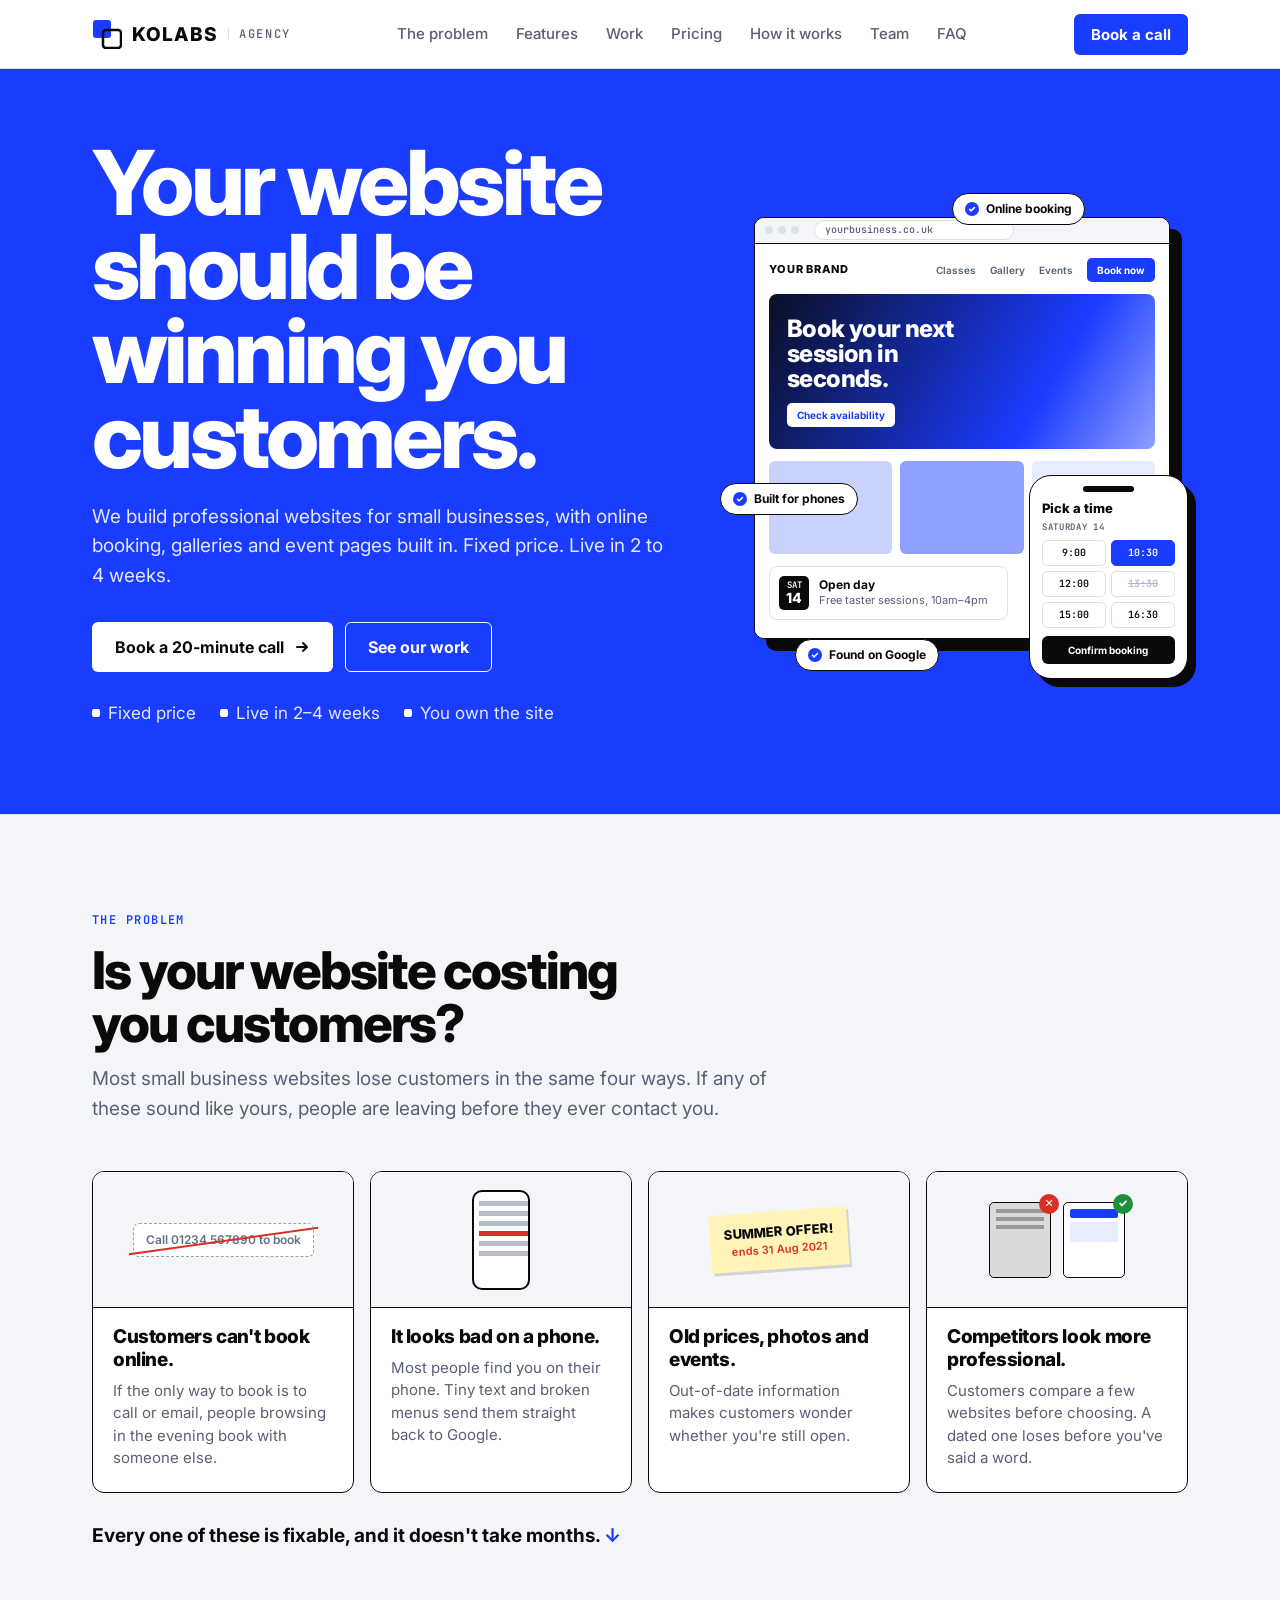
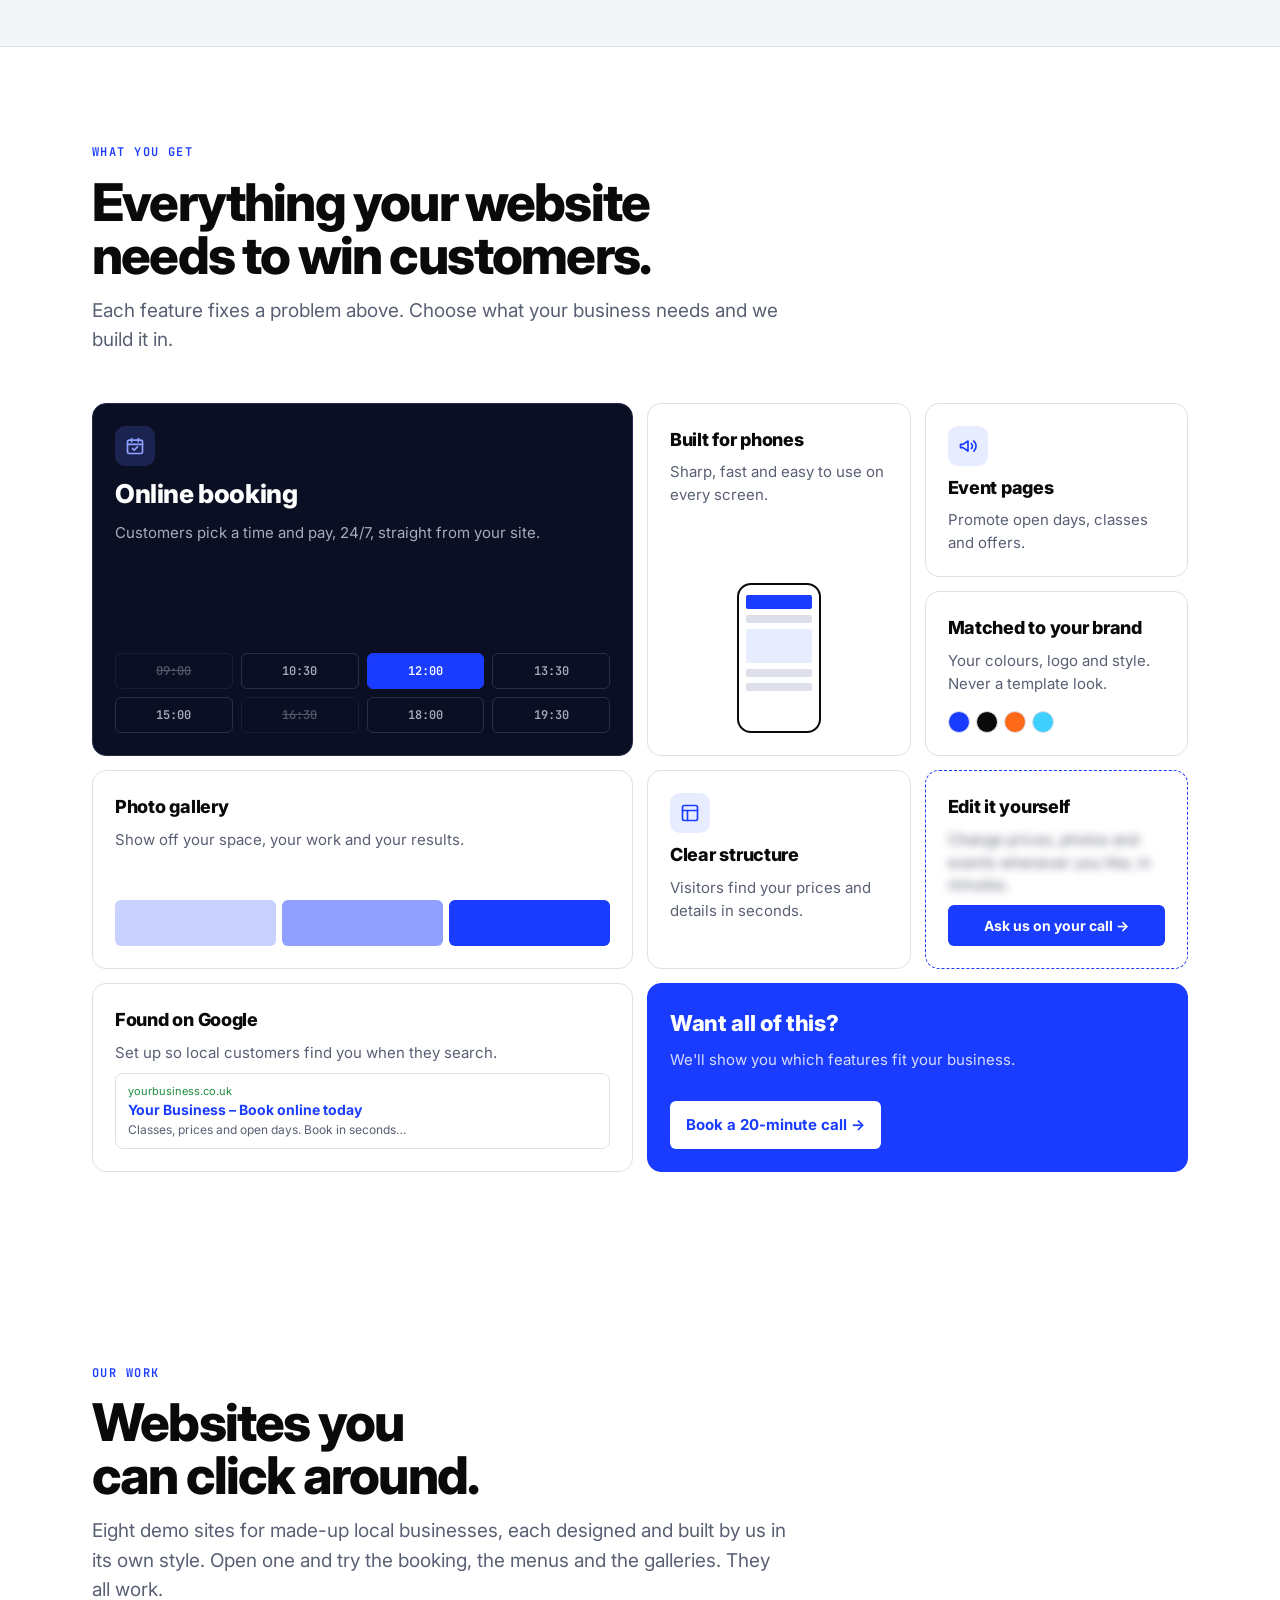
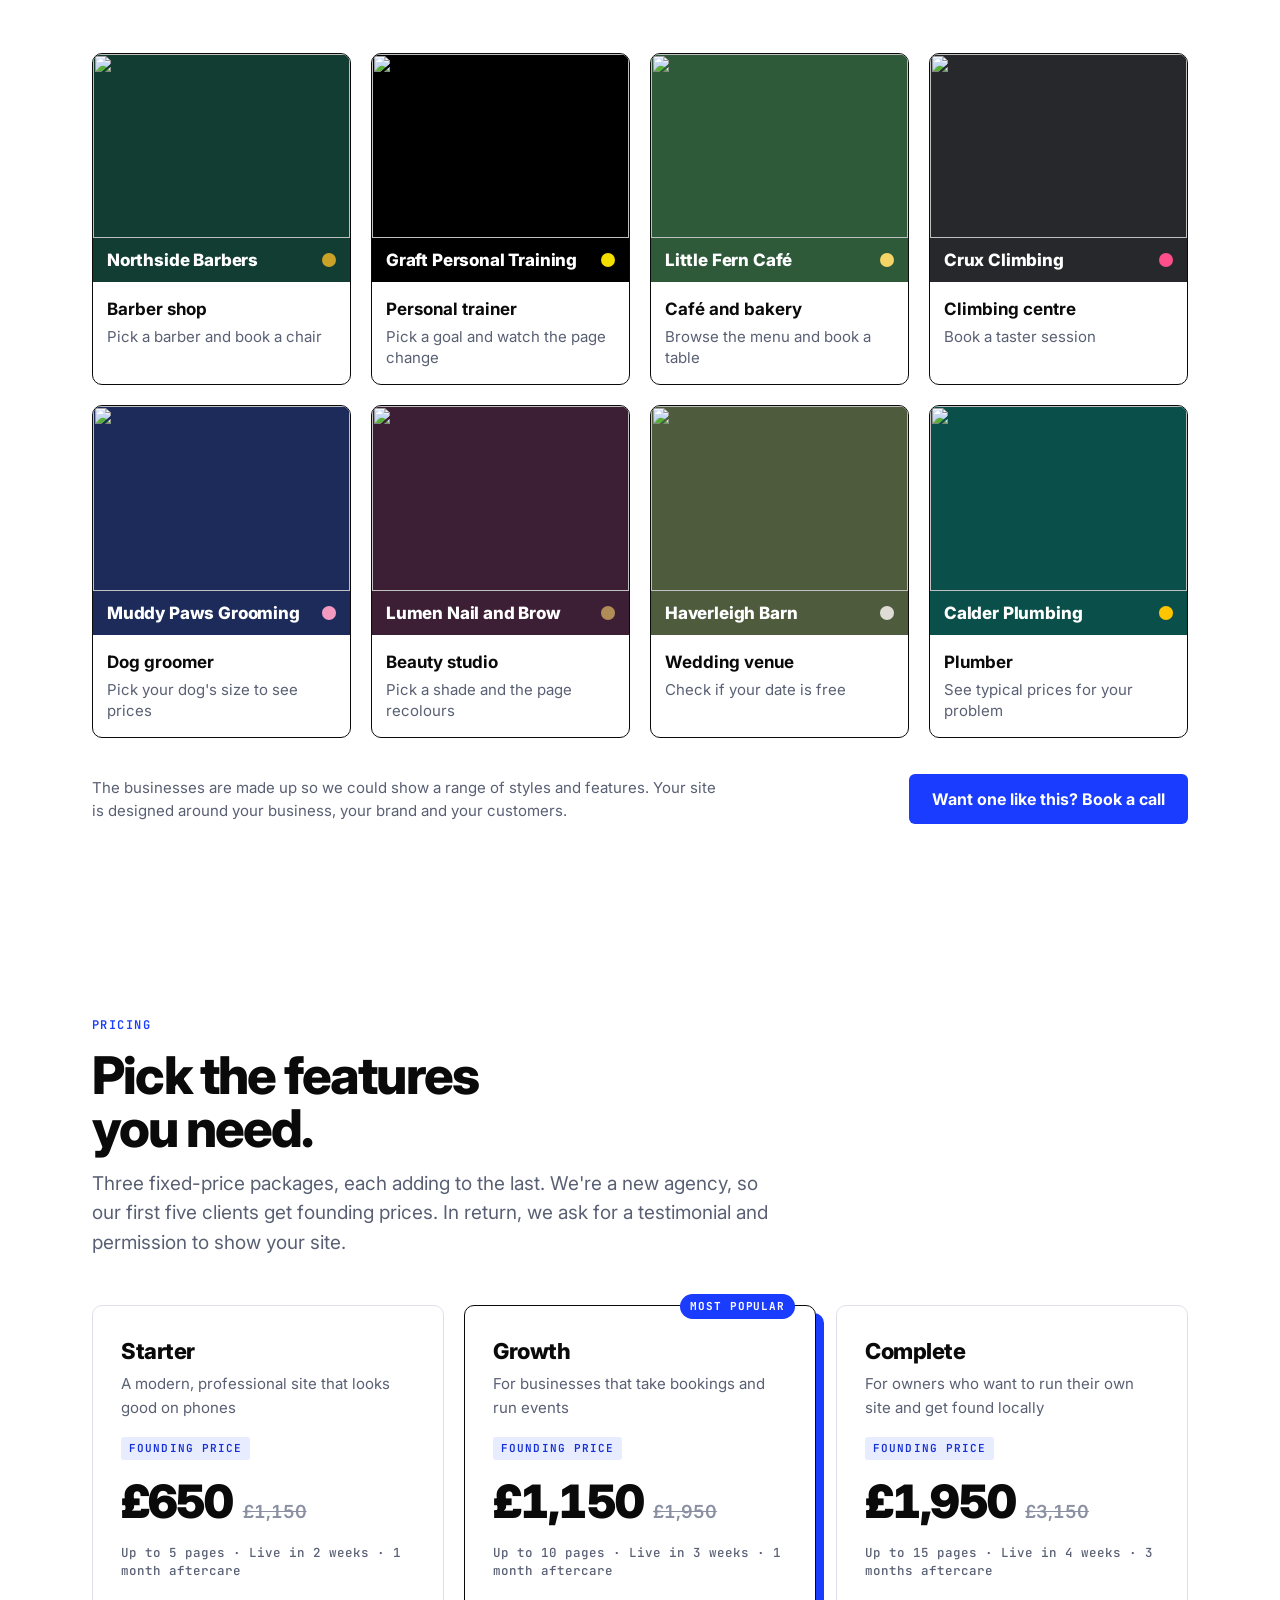
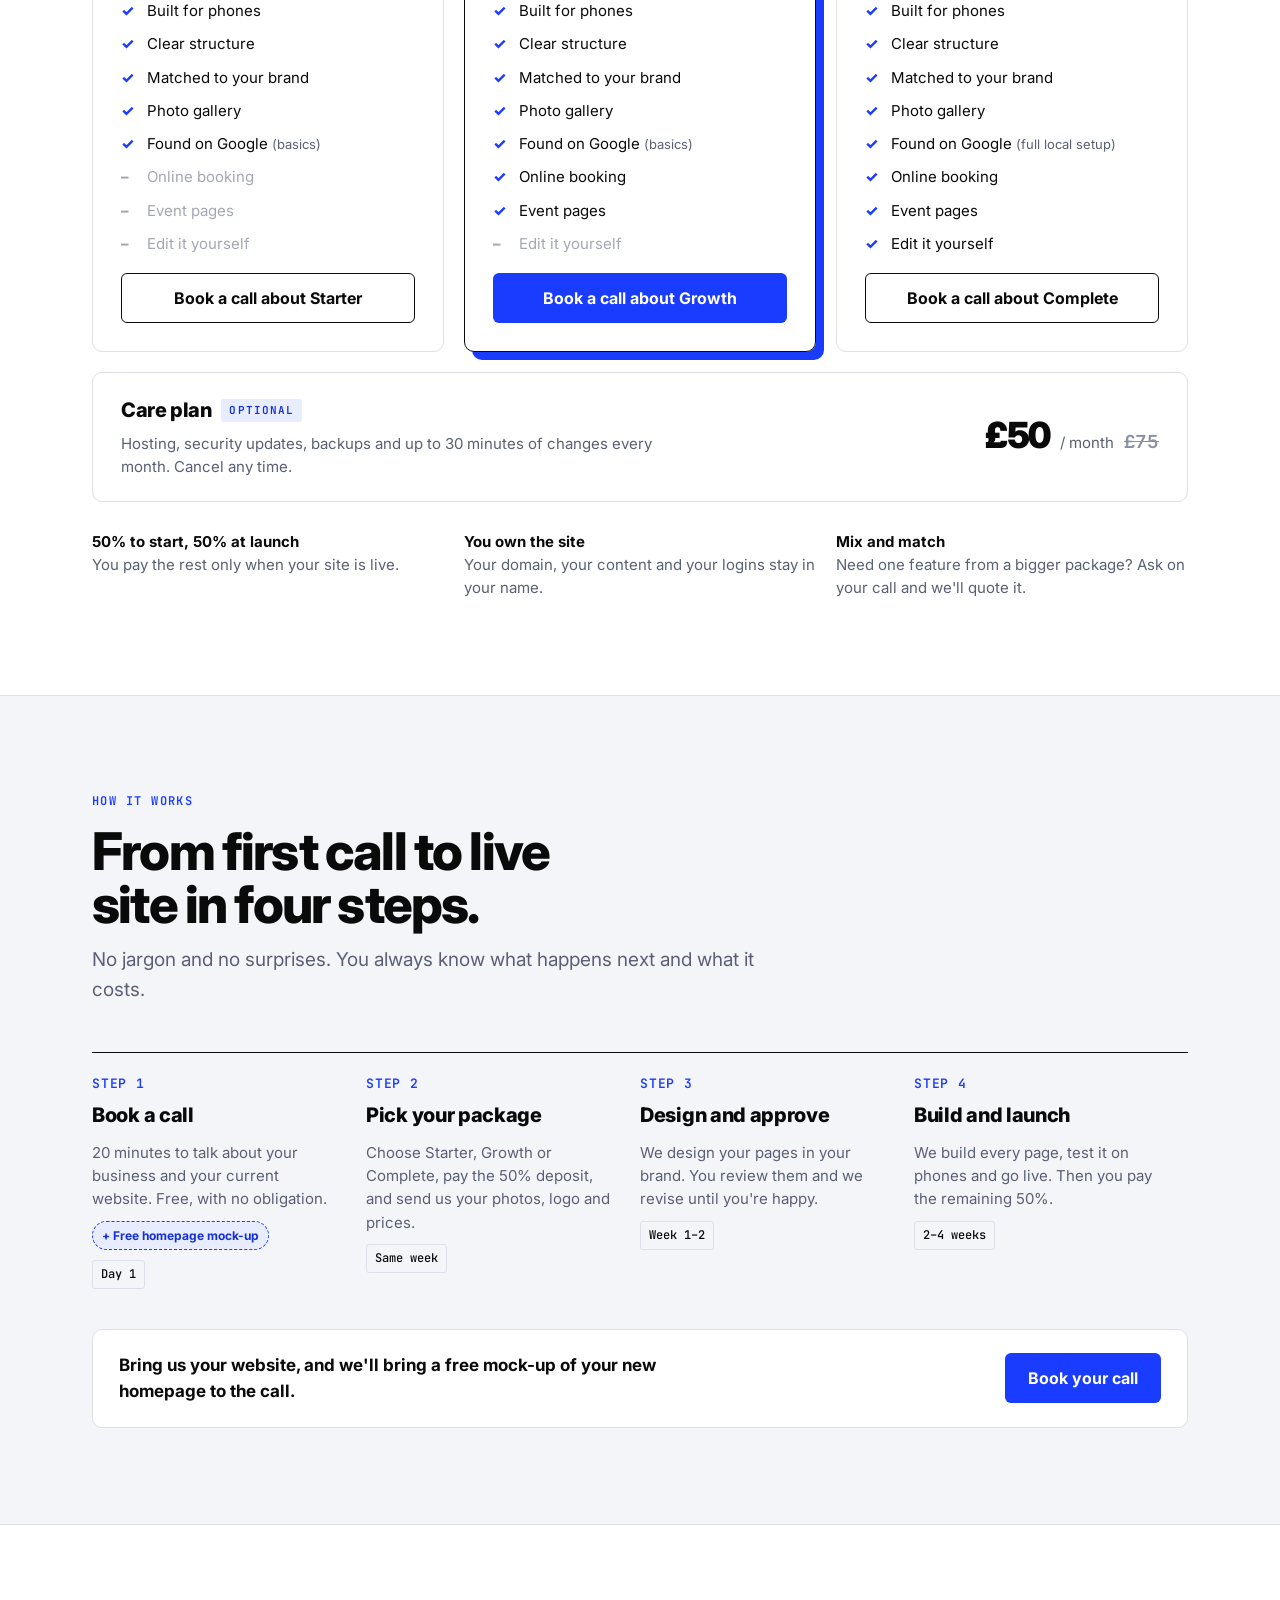
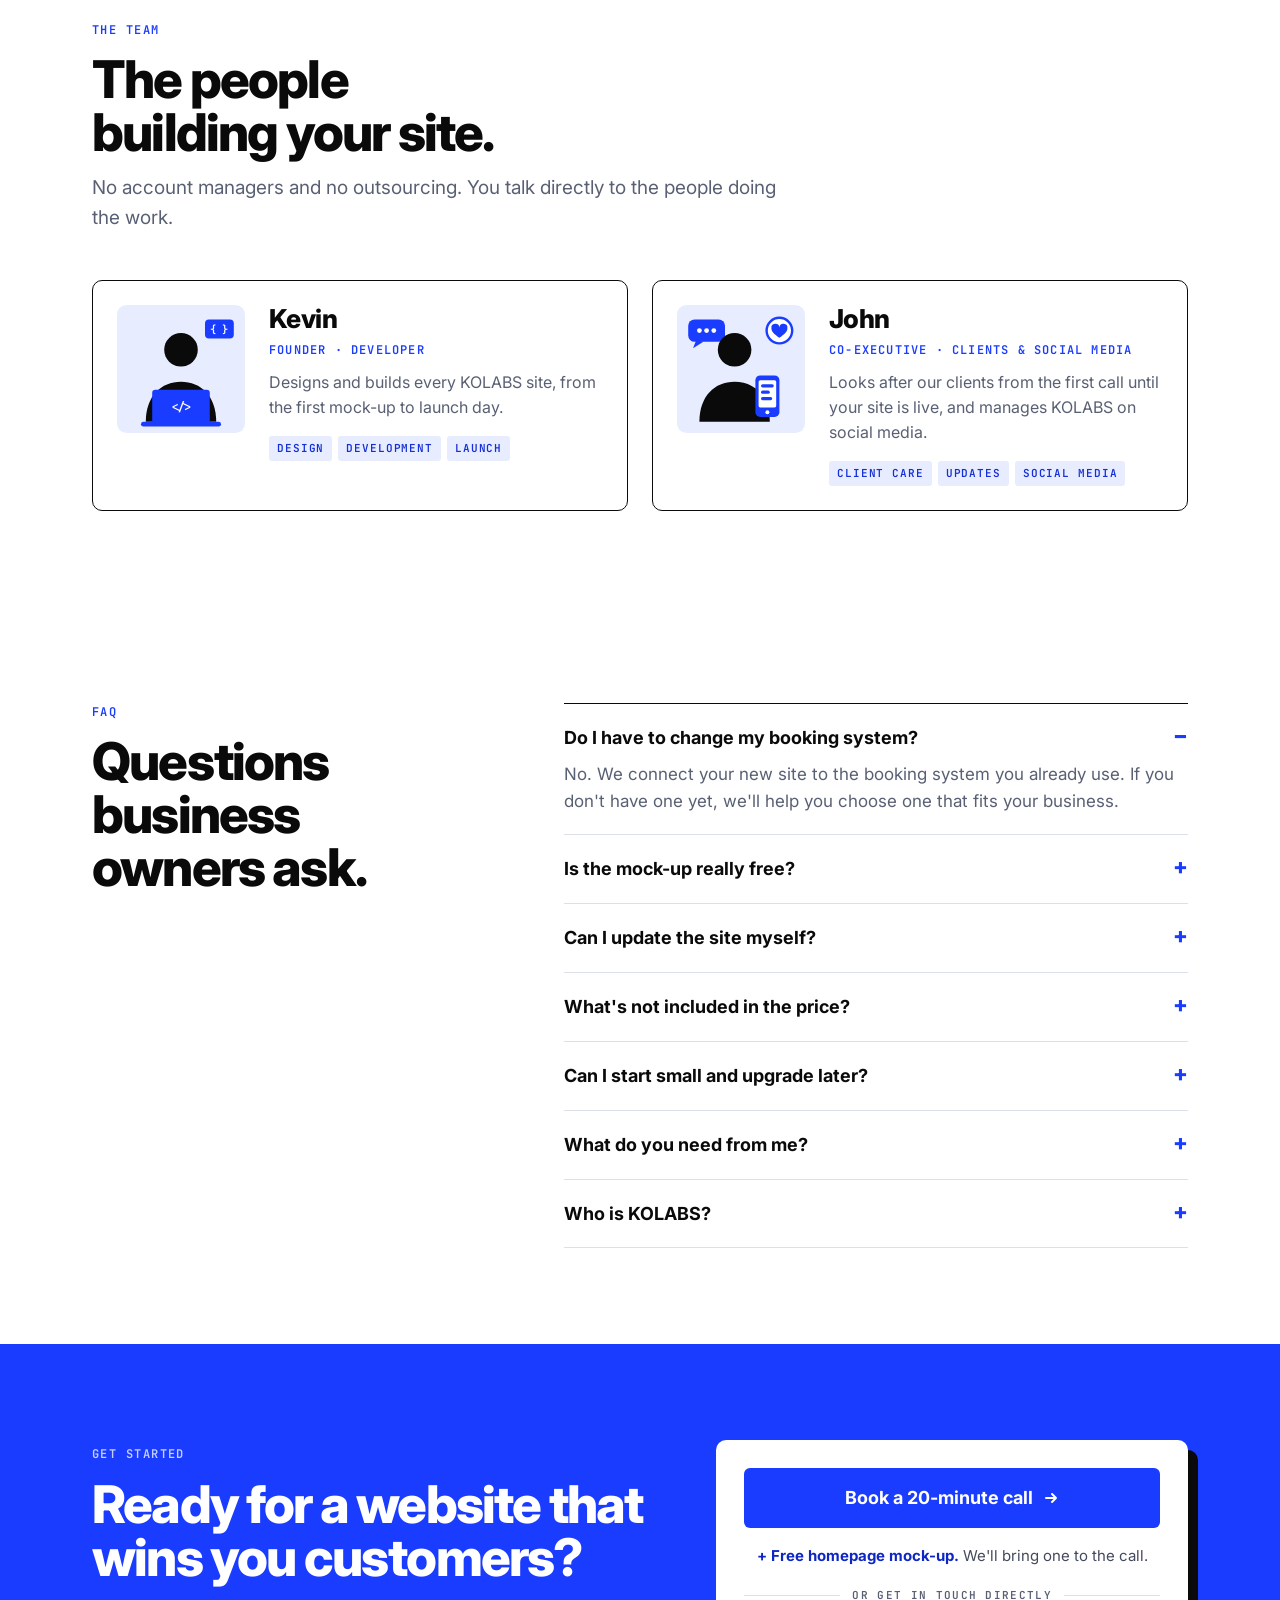
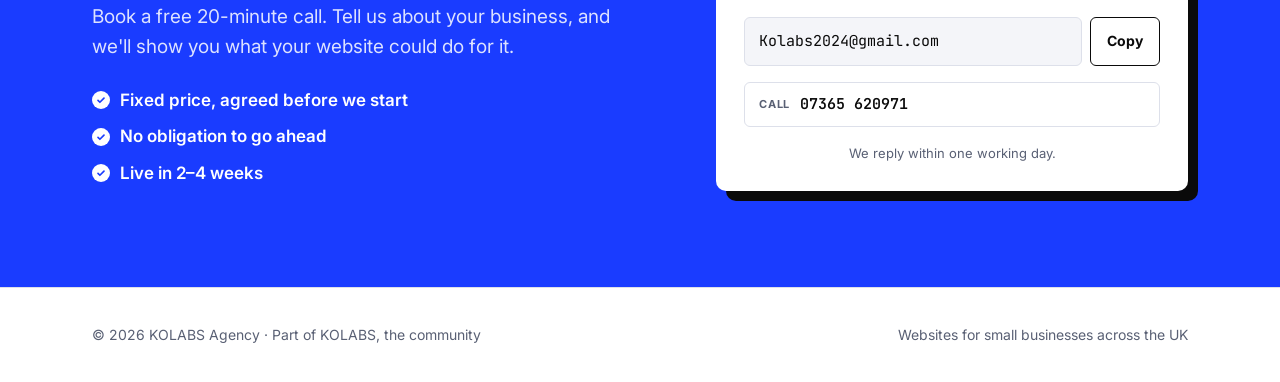
==== commit 2799a510: "Add team section" ====
--- a/site/index.html
+++ b/site/index.html
@@ -3,11 +3,34 @@
 <head>
 <meta charset="utf-8">
 <meta name="viewport" content="width=device-width, initial-scale=1">
-<title>KOLABS Agency | Websites for UK activity venues</title>
-<meta name="description" content="KOLABS Agency redesigns websites for ski slopes, paintball sites, climbing walls and other UK activity venues so customers can find a price and book on their phone.">
-<meta property="og:title" content="KOLABS Agency">
-<meta property="og:description" content="Websites that fill your sessions. Booking-focused websites for UK activity venues.">
+<title>KOLABS Agency | Websites for small businesses in the UK</title>
+<meta name="description" content="Professional websites for small businesses, with online booking, galleries and event pages built in. Fixed price, live in 2 to 4 weeks. Book a free 20-minute call.">
+<link rel="canonical" href="https://kolabsagency.com/">
 <meta property="og:type" content="website">
+<meta property="og:site_name" content="KOLABS Agency">
+<meta property="og:locale" content="en_GB">
+<meta property="og:url" content="https://kolabsagency.com/">
+<meta property="og:title" content="KOLABS Agency | Websites for small businesses">
+<meta property="og:description" content="Your website should be winning you customers. Fixed-price websites with booking, galleries and event pages, live in 2 to 4 weeks.">
+<meta property="og:image" content="https://kolabsagency.com/share.png">
+<meta property="og:image:width" content="1200">
+<meta property="og:image:height" content="630">
+<meta property="og:image:alt" content="KOLABS Agency: Your website should be winning you customers.">
+<meta name="twitter:card" content="summary_large_image">
+<link rel="apple-touch-icon" href="apple-touch-icon.png">
+<script type="application/ld+json">
+{
+  "@context": "https://schema.org",
+  "@type": "ProfessionalService",
+  "name": "KOLABS Agency",
+  "url": "https://kolabsagency.com/",
+  "description": "Fixed-price websites for small businesses, with online booking, galleries and event pages built in.",
+  "email": "Kolabs2024@gmail.com",
+  "telephone": "+447365620971",
+  "areaServed": "GB",
+  "priceRange": "££"
+}
+</script>
 <meta name="theme-color" content="#1A3CFF">
 <link rel="icon" href="data:image/svg+xml,%3Csvg xmlns='http://www.w3.org/2000/svg' viewBox='0 0 30 30'%3E%3Crect x='1' y='1' width='18' height='18' rx='3' fill='%231A3CFF'/%3E%3Crect x='11' y='11' width='18' height='18' rx='3' fill='none' stroke='%230A0A0A' stroke-width='2.5'/%3E%3C/svg%3E">
 <link rel="preconnect" href="https://fonts.googleapis.com">
@@ -354,6 +377,17 @@
 
 /* section 7: faq links */
 .faq details p a{color:var(--blue);font-weight:600}
+/* Team: the people clients deal with. Avatars are drawn in the page, so they follow light and dark mode. */
+.team{display:grid;grid-template-columns:repeat(2,minmax(0,1fr));gap:24px}
+.member{border:1.5px solid var(--ink);border-radius:10px;padding:24px;display:grid;grid-template-columns:128px minmax(0,1fr);gap:24px;align-items:start;background:var(--bg)}
+.member svg{width:128px;height:128px;display:block}
+.member h3{font-size:26px;font-weight:800;letter-spacing:-.02em;line-height:1.1}
+.member .role{font:600 12px/1.35 var(--f-mono);letter-spacing:.1em;text-transform:uppercase;color:var(--blue);margin-top:8px}
+.member .bio{color:var(--muted);font-size:16px;margin-top:12px;max-width:42ch}
+.chips{list-style:none;padding:0;margin-top:16px;display:flex;flex-wrap:wrap;gap:6px}
+.chips li{font:600 11px/1 var(--f-mono);letter-spacing:.08em;text-transform:uppercase;background:var(--blue-soft);color:var(--blue-ink);padding:7px 8px;border-radius:3px}
+@media (max-width:900px){.team{grid-template-columns:1fr;max-width:620px}}
+@media (max-width:520px){.member{grid-template-columns:1fr;gap:16px;padding:20px}.member svg{width:104px;height:104px}}
 </style>
 </head>
 <body>
@@ -369,6 +403,7 @@
       <a href="#work">Work</a>
       <a href="#pricing">Pricing</a>
       <a href="#process">How it works</a>
+      <a href="#team">Team</a>
       <a href="#faq">FAQ</a>
     </nav>
     <a class="btn btn-primary" href="https://calendly.com/kolabs2024/20min" target="_blank" rel="noopener">Book a call</a>
@@ -703,6 +738,70 @@
     </div>
   </section>
 
+  <section id="team">
+    <div class="wrap">
+      <div class="sec-head">
+        <p class="label">The team</p>
+        <h2>The people building your site.</h2>
+        <p class="lede">No account managers and no outsourcing. You talk directly to the people doing the work.</p>
+      </div>
+      <div class="team">
+        <article class="member">
+          <svg viewBox="0 0 160 160" role="img" aria-label="Illustration of a developer at a laptop">
+            <rect width="160" height="160" rx="12" fill="var(--blue-soft)"/>
+            <rect x="110" y="18" width="36" height="24" rx="5" fill="var(--blue)"/>
+            <text x="128" y="35" text-anchor="middle" font-family="JetBrains Mono, monospace" font-size="13" font-weight="600" fill="#FFFFFF">{ }</text>
+            <circle cx="80" cy="56" r="21" fill="var(--ink)"/>
+            <path d="M36 146c0-32 19-50 44-50s44 18 44 50z" fill="var(--ink)"/>
+            <rect x="44" y="106" width="72" height="42" rx="4" fill="var(--blue)"/>
+            <text x="80" y="133" text-anchor="middle" font-family="JetBrains Mono, monospace" font-size="15" font-weight="600" fill="#FFFFFF">&lt;/&gt;</text>
+            <rect x="30" y="146" width="100" height="6" rx="3" fill="var(--blue)"/>
+          </svg>
+          <div>
+            <h3>Kevin</h3>
+            <p class="role">Founder &middot; Developer</p>
+            <p class="bio">Designs and builds every KOLABS site, from the first mock-up to launch day.</p>
+            <ul class="chips">
+              <li>Design</li>
+              <li>Development</li>
+              <li>Launch</li>
+            </ul>
+          </div>
+        </article>
+        <article class="member">
+          <svg viewBox="0 0 160 160" role="img" aria-label="Illustration of a person with a phone, messages and likes">
+            <rect width="160" height="160" rx="12" fill="var(--blue-soft)"/>
+            <rect x="14" y="18" width="46" height="28" rx="8" fill="var(--blue)"/>
+            <path d="M24 44l-4 10 13-8z" fill="var(--blue)"/>
+            <circle cx="28" cy="32" r="3" fill="#FFFFFF"/>
+            <circle cx="37" cy="32" r="3" fill="#FFFFFF"/>
+            <circle cx="46" cy="32" r="3" fill="#FFFFFF"/>
+            <circle cx="128" cy="32" r="16" fill="var(--bg)" stroke="var(--blue)" stroke-width="3"/>
+            <path d="M128 41c-7-5-10-8-10-12a5 5 0 0 1 10-1 5 5 0 0 1 10 1c0 4-3 7-10 12z" fill="var(--blue)"/>
+            <circle cx="72" cy="56" r="21" fill="var(--ink)"/>
+            <path d="M28 146c0-32 19-50 44-50s44 18 44 50z" fill="var(--ink)"/>
+            <rect x="98" y="88" width="30" height="52" rx="6" fill="var(--blue)"/>
+            <rect x="102" y="94" width="22" height="34" rx="2" fill="var(--bg)"/>
+            <rect x="105" y="99" width="16" height="4" rx="2" fill="var(--blue)"/>
+            <rect x="105" y="107" width="11" height="4" rx="2" fill="var(--blue)"/>
+            <rect x="105" y="115" width="14" height="4" rx="2" fill="var(--blue)"/>
+            <circle cx="113" cy="134" r="2.5" fill="#FFFFFF"/>
+          </svg>
+          <div>
+            <h3>John</h3>
+            <p class="role">Co-executive &middot; Clients &amp; social media</p>
+            <p class="bio">Looks after our clients from the first call until your site is live, and manages KOLABS on social media.</p>
+            <ul class="chips">
+              <li>Client care</li>
+              <li>Updates</li>
+              <li>Social media</li>
+            </ul>
+          </div>
+        </article>
+      </div>
+    </div>
+  </section>
+
   <section class="faq" id="faq">
     <div class="wrap">
       <div class="sec-head" style="margin-bottom:0">
@@ -716,7 +815,7 @@
         <details><summary>What's not included in the price?</summary><p>A few things are paid directly to other companies: your domain name, any booking software subscription, and card payment fees when customers pay online. We'll tell you upfront which ones apply to you.</p></details>
         <details><summary>Can I start small and upgrade later?</summary><p>Yes. Start with Starter or Growth and add booking, events or editing later. You only pay the difference in the work involved.</p></details>
         <details><summary>What do you need from me?</summary><p>Your logo, your best photos, your prices, and access to your domain and booking system. We handle everything else.</p></details>
-        <details><summary>Who is KOLABS?</summary><p>KOLABS Agency is part of something bigger: <b>KOLABS, the community</b>. KOLABS brings together people who build real projects and skills, across coding, business and personal growth. The agency is where that community builds websites for real businesses. We're new, which is why our first five clients get founding prices and direct access to the people building their site.</p></details>
+        <details><summary>Who is KOLABS?</summary><p>KOLABS Agency is part of something bigger: <b>KOLABS, the community</b>. KOLABS brings together people who build real projects and skills, across coding, business and personal growth. The agency is where that community builds websites for real businesses. We're new, which is why our first five clients get founding prices and direct access to the people building their site. <a href="#team">Meet the team</a>.</p></details>
       </div>
     </div>
   </section>
